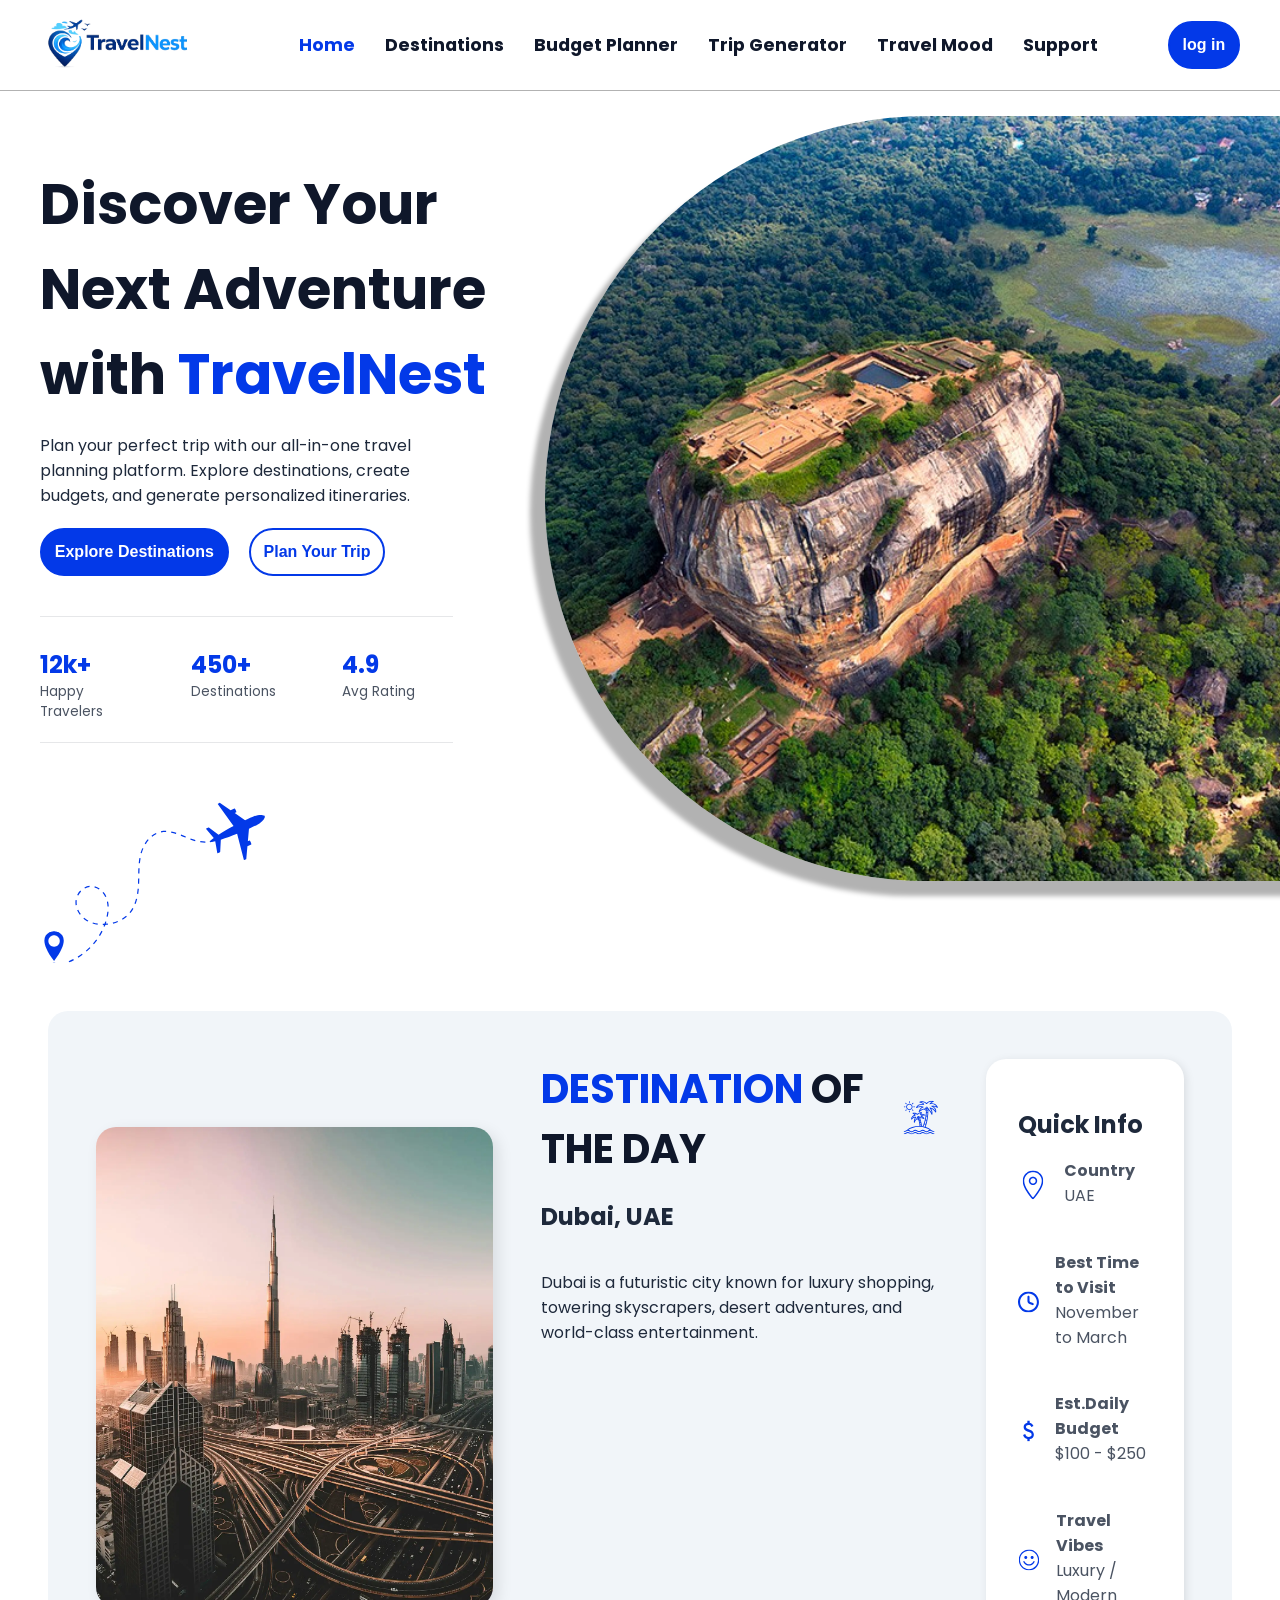
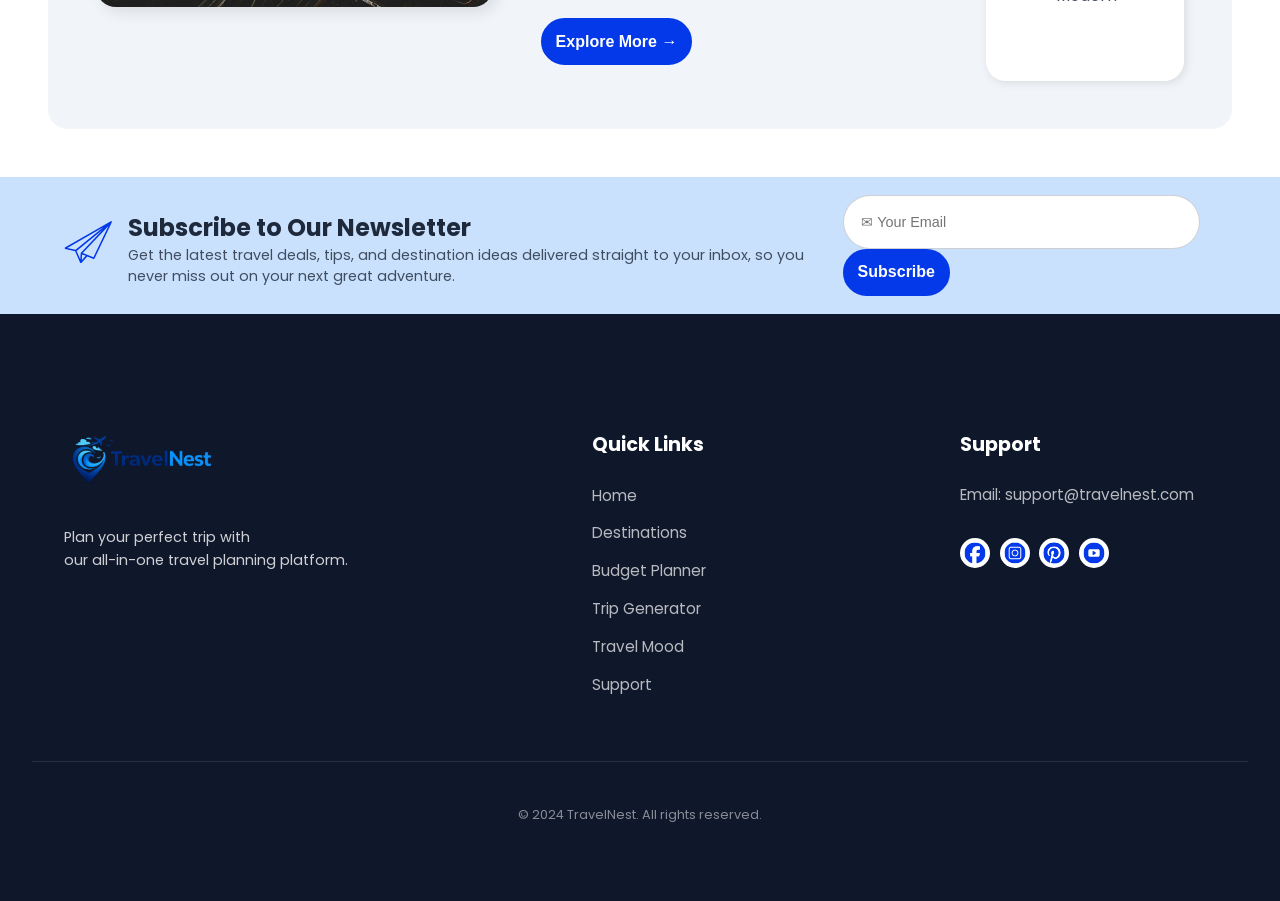
==== index.html @ 8ce4d996 "Validating the code and fix errors" ====
<!DOCTYPE html>
<html lang="en">
<head>
    <meta charset="UTF-8">
    <meta name="viewport" content="width=device-width, initial-scale=1.0">
    <title>TravelNest</title>
    <link href="https://fonts.googleapis.com/css2?family=Poppins&display=swap" rel="stylesheet">
    <link rel="stylesheet" href="style.css">
</head>
<body>

    <!-- Header with navigation bar -->
    <header>
        <nav class="nav-bar">
            <div>
                <img  class="logo" src="icon/travelNest-logo.png" alt="Website-logo">
            </div>
            <ul class="nav-links">
                <li><a href="index.html">Home</a></li>
                <li><a href="destination.html">Destinations</a></li>
                <li><a href="budget-planner.html">Budget Planner</a></li>
                <li><a href="trip-generator.html">Trip Generator</a></li>
                <li><a href="travel-mood.html">Travel Mood</a></li>
                <li><a href="support.html">Support</a></li>
            </ul>
            <button class="button">log in</button>
            <div class="hamburger">
                ☰
            </div>
        </nav>
    </header>

    <main>
        <!-- Hero section-->
        <section class="hero">
            <div class="hero-text">
                <h1>Discover Your Next Adventure <br>with <span>TravelNest</span></h1>
                <p class="small-text">Plan your perfect trip with our all-in-one travel planning platform. Explore destinations, create budgets, and generate personalized itineraries.</p>
                <div class="home-button-group">
                    <button class="button ExpDestinationBtn" >Explore Destinations</button>
                    <button id="BdgPlanerBtn" class="secondary-button">Plan Your Trip</button>
                </div>
                <div class="hero-stats">
                    <div class="stat-item">
                        <h2>12k+</h3>
                        <p>Happy Travelers</p>
                    </div>
                    <div class="stat-item">
                        <h2>450+</h3>
                        <p>Destinations</p>
                    </div>
                    <div class="stat-item">
                        <h2>4.9</h3>
                        <p>Avg Rating</p>
                    </div>
                </div>
                <div class="plane-design">
                    <img src="img/flight-image.svg" alt="plane-decoration-icon">
                </div>
            </div>
            <div class="hero-image">
                <img id="hero-image" src="img/must_visit_places_sri_lanka_sigiriya.jpg" alt="hero-section-banner">
            </div>
        </section>

        <!-- Daily destination section-->
        <section class="daily-destination">
            <div class="destination-box">
                <div class="destination-image">
                    <img id="daily-destination-image" src="" alt="daily-destination-image">
                </div>
                <div class="destination-card">
                    <div class="destination-title">
                        <h1 class="headings-h1">DESTINATION <span>OF THE DAY</span></h1>
                        <img src="icon/daily-destination-title.svg" alt="daily-destination-title-icon">
                    </div>
                    <h2 id="daily-destination-title"></h2>
                    <p id="daily-destination-description" >Mirissa is a small, beautiful beach town on the southern coast of Sri Lanka, known for its golden sandy beaches, turquoise waters, and relaxed tropical vibe. It’s a popular destination for whale watching, surfing, and enjoying stunning sunsets, while still keeping a laid-back atmosphere with beachside cafés and palm-lined shores.</p>
                    <button class="button ExpDestinationBtn">Explore More →</button>
                </div>

                <div class="quick-info-tab">
                    <h2>Quick Info</h2>
                    <div class="quick-info-row">
                        <img src="icon/quick -info/location-icon.svg" alt="location-icon">
                        <div>
                            <p><strong>Country</strong></p>
                            <p id="dily-destination-country" >Sri Lanka</p>
                        </div>
                    </div>               
                    <div class="quick-info-row">
                        <img src="icon/quick -info/time-icon.svg" alt="clock-icon">
                        <div>
                            <p><strong>Best Time to Visit</strong></p>
                            <p id="dily-destination-bestTime" >November to April</p>
                        </div>
                    </div>
                    <div class="quick-info-row">
                        <img src="icon/quick -info/money-icon.svg" alt="dollar-icon">
                        <div>
                            <p><strong>Est.Daily Budget</strong></p>
                            <p id="daily-destination-dailyBudget" >$100-$120</p>
                        </div>
                    </div>
                    <div class="quick-info-row">
                        <img src="icon/quick -info/face-icon.svg" alt="face-icon">
                        <div>
                            <p><strong>Travel Vibes</strong></p>
                            <p id="daily-destination-travelVibes" >Relaxed, Tropical</p>
                        </div>
                    </div>
            
                </div>
            </div>
        </section>

        <!-- Newsletter Section -->
        <section class="newsletter">
            <div class="newsletter-container">
                <div class="newsletter-icon">
                    <img src="icon/news-letter/new-letter--icon.svg" alt="Newsletter Icon">
                </div>
                <div class="news-letter-texts">
                    <h2>Subscribe to Our Newsletter</h2>
                    <p>Get the latest travel deals, tips, and destination ideas delivered straight to your inbox, so you never miss out on your next great adventure.</p>
                </div>
                <div class="newsletter-form">
                    <form>
                        <input id="emailinput" type="email" placeholder="✉ Your Email" required>
                        <button type="submit" class="button" id="emailSub">Subscribe</button>
                    </form>
                </div>
            </div>
        </section>
    </main>

    <!-- Footer -->
    <footer class="footer">
        <div class="footer-container">
            <div class="footer-brand">
                <img  class="logo" src="icon/travelNest-logo.png" alt="website-logo">
                <p>Plan your perfect trip with <br> our all-in-one travel planning platform.</p>
            </div>
            <div class="footer-links">
                <h3>Quick Links</h3>
                <ul>
                    <li><a href="index.html">Home</a></li>
                    <li><a href="destination.html">Destinations</a></li>
                    <li><a href="budget-planner.html">Budget Planner</a></li>
                    <li><a href="trip-generator.html">Trip Generator</a></li>
                    <li><a href="travel-mood.html">Travel Mood</a></li>
                    <li><a href="support.html">Support</a></li>
                </ul>
            </div>
            <div class="footer-contact">
                <h3>Support</h3>
                <p>Email: support@travelnest.com</p>
                <div class="social-icons">
                    <ul>
                        <li><a href="#"><img src="icon/social-media/fb-icon.svg" alt="Facebook"></a></li>
                        <li><a href="#"><img src="icon/social-media/insta-icon.svg" alt="Instagram"></a></li>
                        <li><a href="#"><img src="icon/social-media/printrest-icon.svg" alt="Pinterest"></a></li>
                        <li><a href="#"><img src="icon/social-media/youtube-icon.svg" alt="YouTube"></a></li>
                    </ul>
                </div>
            </div>
        </div>
        <div class="footer-bottom">
            <p>&copy; 2024 TravelNest. All rights reserved.</p>
        </div>
    </footer>
    <script src="js/destinations.js"></script>
    <script src="js/script.js"></script>
    <link rel="stylesheet" href="mobile.css">
</body>
</html>
---- style.css ----
:root {
    /* Primary Colors */
    --primary: #0F172A;       
    --secondary: #0339e8;    

    /* Light Colors */
    --light-blue: #c9e1fd;
    --light-grey: #F1F5F9;

    /* General*/
    --white: #ffffff;
    --text-dark: #1E293B;

    /* Accent */
    --accent: #10B981;

}   

html {
    scroll-behavior: smooth;
    font-size: 16px;
}  

body {
    font-family: 'Poppins', sans-serif;
    background: var(--white);
    color: var(--text-dark);
    margin: 0;
    overflow-x:hidden;
    padding-top: 6rem;
}


h2 {
    color: var(--text-dark);
    font-size: 1.5rem;
}

h1 {
    color: var(--secondary);
    font-weight: bold;
    font-size: 2.5rem;
}

input {
    padding: 1.1rem;
    border: 1px solid rgba(15, 23, 42, 0.2);
    border-radius: 50px;
    width: 20rem;
    font-size: 0.9rem;
}

input:focus {
    outline: none;
    border-color: var(--secondary);
    box-shadow: 0 0 5px rgba(3, 57, 232, 0.5);
}

select {
    padding: 1.1rem;
    border: 1px solid rgba(15, 23, 42, 0.2);
    border-radius: 50px;
    width: 100%;
    font-size: 0.9rem;
}

select:focus {
    outline: none;
    border-color: var(--secondary);
    box-shadow: 0 0 5px rgba(3, 57, 232, 0.5);
}

.button {
    background: var(--secondary);
    font-weight: bold;
    color: var(--white);
    border: 2px solid var(--secondary);
    padding: 0.8rem 0.8rem;
    font-size: 1rem;
    cursor: pointer;
    width: fit-content;
    border-radius: 50px;
    transition: 0.3s;
    display: inline-block;
}

.button:hover {
    background: var(--white);
    color: var(--secondary);
    border: 2px solid var(--secondary);
}

.secondary-button {
    background: var(--white);
    color: var(--secondary);
    font-weight: bold;
    border-radius: 50px;
    padding: 0.8rem 0.8rem;
    font-size: 1rem;
    transition: 0.3s;
    border: 2px solid var(--secondary);
    cursor: pointer;
}

.secondary-button:hover {
    background: var(--secondary);
    color: var(--white);
    border: 2px solid var(--secondary);
}

.header {
    background: var(--primary);
    color: var(--white);
    padding: 20px;
    display: flex;
    justify-content: space-between;
    align-items: center;
}

.logo{
    width: 10rem;
    height: auto;
    margin: 5px 0px;
}

.nav-bar {
    display: flex;
    position: fixed;
    top: 0;
    left: 0;
    right: 0;
    justify-content: space-between;
    align-items: center;
    padding: 20px 40px;
    background: rgba(255, 255, 255, 0.1);
    border-bottom: 1px solid rgba(0, 0, 0, 0.3);
    backdrop-filter: blur(100px);
    z-index: 1000;
    top: 0;
    height: 50px;
}

.nav-links {
  list-style: none;   
  margin: 0;
  padding: 0;
  display: flex;      
}

.nav-links li a {
  display: inline-block;
  font-size: 1.1rem;
  text-decoration: none;
  color: var(--primary);
  margin-left: 30px;
  font-weight: 500;
  transition: 0.3s;
  font-weight: bold;
}

.nav-links li a.active{
    color: var(--secondary);
}

.nav-links li a:hover {
  color: var(--secondary);
  transform: scale(1.1)
}

.hamburger{
    display: none;
    font-size: 2rem;
    cursor: pointer;
}

.hero {
    display: grid;
    grid-template-columns: 1fr 1.6fr;
    position: relative;
    gap: 20px;
    padding: 20px 0 40px 40px;
    width: 100%;
    overflow: hidden;
}

.home-button-group {
    display: flex;
    gap: 20px;
}

.hero-image {
    position: relative;
    display: flex;
    justify-content: flex-end;
    width: 100%;
}

.hero-text {
    display: flex;
    flex-direction: column;
}

.hero-text h1 {
    font-size: 3.5rem;
    margin-bottom: 0;
    color: var(--primary);
    
}

.hero-text h1 span {
    font-size: 3.5rem;
    margin-bottom: 20px;
    color: var(--secondary);
}

.hero-text p {
    font-size: 1rem;
    margin-bottom: 20px;
    width: 85%;
    color: var(--text-dark);
}

.hero-image img {
  width: 100%;
  height: 85vh;
  object-fit: cover;
  border-radius: 450px 0 0 450px;
  box-shadow: -15px 15px 5px rgba(0, 0, 0, 0.3);
  transition: opacity 1s ease-in-out;
}

.hero-stats {
    display: grid;
    grid-template-columns: repeat(3, 1fr);
    gap: 40px;
    margin-top: 40px; /* Space between button and stats */
    padding-top: 30px;
    padding-bottom: 20px;
    border-top: 1px solid rgba(15, 23, 42, 0.1);
    border-bottom: 1px solid rgba(15, 23, 42, 0.1);
    width: fit-content;
}

.stat-item h2 {
    font-size: 1.5rem;
    color: var(--secondary);
    margin: 0;
    font-weight: 700;
}

.stat-item p {
    font-size: 0.85rem;
    color: var(--text-dark);
    margin: 0;
    opacity: 0.8;
}
.plane-design {
    position: relative;
    bottom: 10px;
    height: 20vh;
}

.plane-design img {
    margin-top: 2rem;
    position: absolute;
    top: 30px;
    left: 0px;
    width: auto;
    height: 20vh;
    
}

.destination-title {
    display: flex;
    align-items: center;
    gap: 1rem;
}

.destination-title h1 {
    margin: 0;
}

.destination-title span {
    color: var(--primary);
}

.destination-title img {
    width: 50px;
    height: 50px;
    margin-top: 0%;
}

.destination-box {
   display: grid;
   background-color: var(--light-grey);
   grid-template-columns: 1fr 1fr 0.5fr;
   gap: 3rem;
   min-height: 40vh;
   margin: 3rem 3rem;
   border-radius: 20px;
   padding: 3rem 3rem;
   align-items: center;
}

.destination-image img {
    width: 100%;
    height: 30rem;
    object-fit: cover;
    border-radius: 20px;
    box-shadow: 5px 5px 15px rgba(0, 0, 0, 0.1);
}

.daily-image {
    display: flex;
    justify-content: center;
    width: 100%;
    height: 50vh;
}

.daily-image img {
    object-fit: cover;
    margin-left: 5rem;
    
}

.destination-card {
    display: flex;
    flex-direction: column;
    justify-content: flex-start; 
    height: 100%; 
    position: relative; 
}

.destination-card button {
    margin-top: auto;
    position: static;
    width: fit-content;
    margin-bottom: 1rem;
}

.destination-title {
    padding: 0%;
    margin: 0;
}

.destination-title h2 {
    margin-top: 0%;
    margin-bottom: 0%;
}

.quick-info-tab {
    background: var(--white);
    border-radius: 20px;
    padding: 2rem 2rem 2rem 2rem;
    display: flex;
    flex-direction: column;
    box-shadow: 2px 2px 10px rgba(0, 0, 0, 0.1);
    
}

.quick-info-tab h2 {
    font-weight: bold;
    margin-top: 1rem;
    margin-bottom: 1rem;
    font-size: 1.5rem;
}

.quick-info-tab p {
    color: var(--text-dark);
    opacity: 0.8;
    margin-top: 0%;
    margin-bottom: 0%;
    font-size: 1rem;
}
.quick-info-tab div {
    margin-bottom: 1.3rem;
}

.quick-info-row {
    display: flex;
    align-items: center;
}

.quick-info-row img {
    width: 30px;
    height: 30px;
    margin-right: 1rem;
    margin-bottom: 1rem;
}

/* Footer Styles */
.footer {
    background-color: var(--primary); 
    color: var(--white);
    padding: 4rem 2rem;
    margin-top: 0%;
}

.footer-container {
    width: 100%;
    margin: 2rem;
    justify-content: space-around;
    display: grid;
    grid-template-columns: 1.5fr 1fr 1fr;
    gap: 3rem;
}

.footer-brand h2 {
    margin-bottom: 1rem;
    color: var(--secondary);
}

.footer-brand p {
    font-size: 0.9rem;
    opacity: 0.8;
    line-height: 1.6;
}

.footer-links h3, 
.footer-contact h3 {
    font-size: 1.2rem;
    margin-bottom: 1.5rem;
    position: relative;
}


.footer-links ul {
    list-style: none;
    padding: 0;
}

.footer-links ul li {
    margin-bottom: 0.8rem;
}

.footer-links ul li a {
    color: var(--white);
    text-decoration: none;
    opacity: 0.7;
    transition: 0.3s;
    font-size: 0.95rem;
}

.footer-links ul li a:hover {
    opacity: 1;
    color: var(--secondary);
    padding-left: 5px;
}

.footer-contact p {
    font-size: 0.95rem;
    opacity: 0.7;
    margin-bottom: 1rem;
}

.footer-bottom {
    margin-top: 3rem;
    padding-top: 2rem;
    border-top: 1px solid rgba(255, 255, 255, 0.1);
    text-align: center;
}

.footer-bottom p {
    font-size: 0.8rem;
    opacity: 0.5;
}

.newsletter {
    background-color: var(--light-blue);
}

.newsletter-container {
    display: flex;
    align-items: center;
    gap: 1rem;
    margin-bottom: 0%;
    padding: 1% 0;
    padding-left: 4rem;
    padding-right: 4rem;
}

.newsletter-icon img {
    display: inline-block;
    object-fit: cover;
    width: 3rem;
    height: 3rem;
}

.news-letter-texts h2 {
    margin-bottom: 0%;
}

.news-letter-texts p {
    font-size: 0.9rem;
    opacity: 0.8;
    margin-top: 0%;
}

.newsletter-form {
    display: flex;
    align-items: center;
    margin-left: auto;
    
}

.newsletter-form input {
    width: 20rem;
    margin-right: 1rem;
}

.social-icons {
    display: flex;
    list-style: none;
}

.social-icons ul {
    list-style: none;
    padding: 0;
    display: flex;
    gap: 0.2rem;
}

.social-icons li a {
    display: inline-block;
    margin-right: 0.4rem;
}

.social-icons li a img {
    width: 30px;
    height: 30px;
    transition: 0.3s;
    background-color: var(--white);
    border-radius: 100%;
}

.social-icons li a img:hover {
    transform: scale(1.2);
}

/*Home page mobile designe*/


/* Destination Explorer Styles --------------------------------------------------------------------------------------------------------------*/

.destination-explorer {
    margin: 0 3rem;
    margin-top: 4rem;
}

.destination-explorer span {
    color: var(--primary);
}

.header-image img{
    position: absolute;
    top: 3;
    right: 0;
    height: auto;
    width: 30%;
    z-index: -1;
}

.filters {
    display: flex;
    gap: 1rem;
    margin: 2rem 0;
}

.select-bar {
    padding: 0.8rem;
    border: 1px solid rgba(15, 23, 42, 0.2);
    border-radius: 20px;
    width: fit-content;
    font-size: 0.9rem;
}

.select-bar:focus {
    outline: none;
    border-color: var(--secondary);
    box-shadow: 0 0 5px rgba(3, 57, 232, 0.5);
}

.destination-grid {
    display: grid;
    grid-template-columns: repeat(auto-fit, minmax(326px, 326px));
    width: 100%;
    gap: 2rem;
    justify-content: start; 
    margin-bottom: 2.5rem;
    margin-top: 0%;
}

.explore-card {
    background: var(--white);
    border-radius: 20px;
    box-shadow: 0 0 15px rgba(0,0,0,0.5);
    overflow: hidden;
    display: flex;
    flex-direction: column;
    width: 100%;
    transition: transform 0.3s ease;
    will-change: transform;
    cursor: pointer;
}

.explore-card:hover {
    transform: scale(1.05);
}

.explore-card img {
    width: 100%;
    height: 14rem;
    object-fit: cover;
    will-change: transform;
    
}

.explore-card-info {
    padding: 1rem;
    display: flex;
    flex-direction: column;
    gap: 0.5rem;
}

.explore-card-header {
    display: flex;
    justify-content: space-between;
    align-items: center;
    margin-bottom: 0%;
}

.explore-card-header h3 {
    margin: 0;
    font-size: 1.2rem;
    display: inline-block;
}

.explore-card-header img {
    width: 20px;
    height: 20px;
    margin-left: 0.5rem;
}

.explore-card-header div {
    display: inline-block;
    align-items: center;
}

.explore-location {
    display: flex;
}

.explore-location img {
    display: inline-block;
    width: 25px;
    height: 25px;
    margin-right: 0.5rem;
    margin: 0%;
}
.explore-location p {
    display: inline-block;
    font-size: 0.9rem;
    color: var(--text-dark);
    opacity: 0.8;
    margin: 0;
    padding-top: 0.3rem;
}

/* Popup Window Styles */

.popup-window {
    position: fixed;
    top: 50%;
    left: 50%;
    transform: translate(-50%, -50%);
    width: 60%;
    height: 70%;
    background: var(--white);
    border-radius: 20px;
    box-shadow: 5px 5px 15px rgba(0, 0, 0, 0.3);
    display: flex;
    z-index: 2000;
    padding: 1rem;
    opacity: 0;
    pointer-events: none;
    transition: opacity 0.3s ease;
}

.popup-window.active { /* pop up window active*/
    opacity: 1;
    pointer-events: auto;
}

.close-button {
    position: absolute;
    top: 1.5rem;
    right: 1.5rem;
    font-size: 2.5rem;
    font-weight: bold;
    color: #0b2f6265; 
    cursor: pointer;
    line-height: 1;
    transition: all 0.3s ease; 
}

.popup-window img {
    width: 100%;
    height: 100%;
    object-fit: cover;
    border-radius: 20px;
}

.popup-content {
    display: flex;
    flex-direction: column;
    padding: 2rem;
    gap: 1rem;
}

.popup-content h2 {
    margin: 0;
}

.popup-content-paragraph p {
    font-size: 1rem;
    color: var(--text-dark);
    opacity: 0.8;
    margin: 0;
}

.window-grid {
    display: grid;
    grid-template-columns: 0.6fr 1fr;
    gap: 2rem;
}

.cost-table-container h3 {
    font-size: 1.1rem;
    font-weight: 700;
    color: var(--text-dark); 
    margin-bottom: 12px;
}

.travel-table {
    width: 100%;
    border-collapse: separate; 
    border-spacing: 0;
    border: 1px solid #e2e8f0;
    border-radius: 12px;
    overflow: hidden;
    font-family: 'Poppins', sans-serif;
}

.travel-table th, 
.travel-table td {
    padding: 12px 16px;
    text-align: left;
    border-bottom: 1px solid #e2e8f0;
    border-right: 1px solid #e2e8f0;
    font-size: 0.95rem;
}

/* Remove right border on the last column */
.travel-table th:last-child, 
.travel-table td:last-child {
    border-right: none;
}

/* Remove bottom border on the last row */
.travel-table tr:last-child td {
    border-bottom: none;
}

/* Header specific styling */
.travel-table th {
    background-color: #f8fafc; /* Very light blue/gray background */
    color: #64748b; /* Muted slate for headers */
    font-weight: 600;
}

.travel-table td {
    color: #334155; /* Slightly darker text for values */
}

.popular-attractions li {
    margin-bottom: 0.5rem;
}

/* Trip Budget Planner Styles --------------------------------------------------------------------------------------------------------------*/

.budget-planner-header,
.trip-generator-header,
.travel-mood-header {
    margin: 1rem 2.5rem;
}

.budget-planner-container,
.trip-generator-container,
.travel-mood-container {
    display: grid;
    grid-template-columns: 0.8fr 1fr;
    gap: 2rem;
    margin: 2rem 2.5rem 2.5rem 2.5rem;
    background-color: var(--light-grey);
    box-shadow: 0px 0px 20px rgba(0, 0, 0, 0.2);
    padding: 1rem 2rem;
    border-radius: 20px;
    height: auto;
}

.budget-container-styles,
.travel-mood-styles {
    display: flex;
    flex-direction: column;
    gap: 1.5rem;
    padding: 2rem 0;
    padding-bottom: 0%;
    height: 100%;
    background-color: var(--white);
    padding: 0rem 2rem;
    margin:1rem 0;
    height: auto;  
    border-radius: 20px;
    padding-bottom: 1.5rem;
    box-shadow: 5px 5px 15px rgba(0, 0, 0, 0.1);
}

.budget-container-styles form {
    display: flex;
    flex-direction: column;
    gap: 1rem;
    
}

.budget-planner-header,
.travel-mood-header {
    margin-top: 4rem;
}

.budget-container-styles h2 {
    margin-bottom: 0%;
}

.budget-planner-header span,
.travel-mood-header {
    color: var(--primary);
}

.budget-container-styles label {
    margin-bottom: 0.1rem;
    margin-left: 0.5rem;
}

.budget-container-styles label {
    font-weight: bold;
}

.budget-container-styles p {
    margin-top: 0%;
    color: grey;
    font-weight: 600;
    font-size: 0.9rem;
    margin-left: 1rem;
}

.budget-container-styles input{
    width: 95%;
}

.budget-container-styles button {
    width: 100%;
}

.estimated-budget {
    display: flex;
    width: 95%;
    flex-direction: column;
    align-items: center;
    background-color: var(--white);
    box-shadow: 0px 0px 10px rgba(0, 0, 0, 0.1);
    border-radius: 20px;
    padding: 1rem;
}

#plannner-estimatedBudget {
    color: var(--accent);
    font-size: 4rem;
    margin: 0.5rem 0 0 0;

}

.estimated-budget h2 {

    margin-top: 0.8rem;
}

.progress-container {
    margin: 2rem ;
    width: 40rem;
    height: 1.5rem;
    background: #cfe0ff;
    border-radius: 50px;
    overflow: hidden;
}

.progress-bar {
    width: 0%;
    height: 100%;
    background: #1f6fff;
    border-radius: 50px;
}

#budgetStatus {
    color: var(--accent);
    font-size: 3rem;
    margin: 0.5rem 0 0 0;
}

.trip-generator-styles {
    display: flex;
    flex-direction: column;
    gap: 1.5rem;
    padding: 2rem 0;
    padding-bottom: 0%;
    height: 100%;
    background-color: var(--white);
    padding: 0rem 2rem;
    margin: 1rem 0;
    height: 60vh; 
    border-radius: 20px;
    box-shadow: 5px 5px 15px rgba(0, 0, 0, 0.1);
}


.trip-grnerator-form-grid {
    display: grid;
    grid-template-columns: 0.1fr 1fr;
}

.trip-generator-title-image{
    display: flex;
    justify-content: center;
    align-items: center;
    padding: 10px;
}

.trip-generator-title-image img {
    width: 70px;
    height: auto;
    object-fit: cover;
    border-radius: 20px;
}

#trip-generator-styles {
    padding: 0% 0%;
}

#tripGeneratorForm {
    display: flex;
    flex-direction: column;
    gap: 1rem;
    margin: 1rem 2rem;
}

.tripGeneratorForm input{
    padding: 1.1rem;
    border: 1px solid rgba(15, 23, 42, 0.2);
    border-radius: 50px;
    width: 95%;
    font-size: 0.9rem;
}

.tripGeneratorForm input:focus {
    outline: none;
    border-color: var(--secondary);
    box-shadow: 0 0 5px rgba(3, 57, 232, 0.5);
}

.tripGeneratorForm label {
    font-weight: bold;
    margin-left: 0.5rem;
}

.trip-generator-container button {
    width: 100%;
    margin: 1rem 0;
}

#budget-summary,
#tripGen-budget-summary {
    display: flex;
    flex-direction: column;
    align-items: center;
}

#tripGen-budget-summary{
    gap: 0;

}

.suprise-destination-image {
    height: 35%;
    width: 80%;
}

.suprise-destination-image img{
    width: 100%;
    height: 100%;
    object-fit: cover;
    border-radius: 20px;
    box-shadow: 5px 5px 15px rgba(0, 0, 0, 0.3);
}

.surprised-destination-details {
    display: flex;
    justify-content: center;
    gap: 1rem;
    flex-wrap: wrap;
}

.surprised-destination-details div {
    background: #dff5e8;
    padding: 0.6rem 1.2rem;
    border-radius: 999px;
    text-align: center;
    margin: 1rem 0;
}

.surprised-destination-details h3 {
    margin: 0;
    font-size: 0.8rem;
    font-weight: 600;
    color: #1f7a4d;
}

#tripTypeDisplay {
    background: #dff5e8;
}

#budgetDisplay {
    background: #dbeafe;
}

#durationDisplay {
    background: #fef3c7;
}

.trip-info-container {
    display: flex;
    justify-content: space-between;
    align-items: center;
    border-radius: 16px;
    padding: 1.2rem;
    padding-bottom: 0%;
    margin-bottom: 0%;
    gap: 1rem;
    flex-wrap: wrap;
}

.trip-info-box {
    display: flex;
    align-items: center;
    gap: 0.8rem;
    padding-right: 1.5rem;
    border-right: 1px solid #e5e7eb;
}

.trip-info-box:last-child {
    border-right: none;
}

.icon {
    font-size: 1.8rem;
}

.trip-info-box h4 {
    margin: 0;
    font-size: 0.95rem;
    color: #111827;
}

.trip-info-box p {
    margin: 0.2rem 0 0;
    color: #6b7280;
    font-size: 0.9rem;
}

.trip-info-container {
    display: flex;
    justify-content: space-between;
    align-items: center;
    padding: 1.2rem;
    gap: 1rem;
    flex-wrap: wrap;
}

.trip-info-box {
    display: flex;
    align-items: center;
    gap: 0.8rem;
    padding-right: 1.5rem;
    border-right: 1px solid #e5e7eb;
}

.trip-info-box:last-child {
    border-right: none;
}

.icon {
    font-size: 1.8rem;
}

.trip-info-box h4 {
    margin: 0;
    font-size: 0.95rem;
    color: #111827;
}

.trip-info-box p {
    margin: 0.2rem 0 0;
    color: #6b7280;
    font-size: 0.9rem;
}






/* Travel mood page */



.travel-mood {
    display: flex;
    flex-direction: column;
    gap: 2rem;
    margin: 1rem 2rem;
    justify-content: center;
}

.travel-mood-top-container {
    display: flex;
    gap: 1.1rem;
    flex-direction: column;
    justify-content: center;
    align-items: center;    
    background-image: url("img/travel-mood-top-container.png");
    background-size: cover;
    background-position: center;
    background-repeat: no-repeat;
    border-radius: 24px;
}

#travel-mood-styles-top {
    padding: 0%;
}

#travel-mood-styles-top h2 {
    padding-top: 4rem;
}

.travel-mood-styles {
    background: var(--white);
    border-radius: 24px;
    padding: 2rem;
    box-shadow: 0 5px 20px rgba(0,0,0,0.3);
    gap: 0;
}

.sound-buttons,
.destination-filter {
    display: flex;
    gap: 1rem;
    margin: 1.5rem 0;
    margin-top: 0%;
    flex-wrap: wrap;
}

.sound-buttons button,
.destination-filter button {
    border: 1px solid #dbeafe;
    background: white;
    padding: 0.8rem 1.4rem;
    border-radius: 100px;
    cursor: pointer;
    transition: 0.3s ease;
}

.sound-buttons button:hover {
    transform: scale(1.05);
}

.sound-buttons .active,
.destination-filter .active {
    background: #1d4ed8;
    color: white;
}

.card-title h2 {
    margin-top: 0%;
}
.music-banner {
    width: 40%;
    height: 300px;
    position: relative;
    overflow: hidden;
    border-radius: 25px;
    margin-bottom: 4rem;
}

.music-banner {
    position: relative;
    border-radius: 20px;
    overflow: hidden;
    height: 18rem;
}

.music-banner img {
    width: 100%;
    height: 100%;
    object-fit: cover;
}
 
.banner-content {
    position: absolute;
    bottom: 1.5rem;
    left: 1.5rem;
    z-index: 500;
    color: white;
}

.banner-content h3 {
    font-size: 2rem;
    margin-bottom: 0%
}

.banner-content p {
    margin: 0%;
}

.banner-content button {
    margin-top: 1rem;
    padding: 0.7rem 1.2rem;
    border: 1px solid white;
    background: transparent;
    color: white;
    border-radius: 999px;
}

.destination-list {
    display: grid;
    grid-template-columns: repeat(auto-fit, minmax(325px, max-content));
    justify-content: center;
    gap: 1.5rem;
    margin-top: 2rem;
}

.destination-item {
    background: var(--white);
    border-radius: 24px;
    padding: 1rem;
    box-shadow: 0px 0px 15px rgba(0,0,0,0.2);
    display: flex;
    flex-direction: column;
    gap: 1rem;
    transition: transform 0.3s ease;
    will-change: transform;
}

.destination-item:hover {
    transform: scale(1.05);
}

.destination-item img {
    width: 100%;
    height: 180px;
    object-fit: cover;
    border-radius: 18px;
    will-change: transform;
}

.destination-item h3 {
    margin-bottom: 0.4rem;
    will-change: transform;
}

.destination-item p {
    color: #64748b;
    will-change: transform;
}

.destination-item button {
    align-self: flex-start;
    padding: 0.6rem 1rem;
    border-radius: 999px;
    font-weight: 600;
    will-change: transform;
}

.button-box{
    display: flex;
    will-change: transform;
}

.visited,
.planned {
    padding: 0.6rem 1rem;
    margin-right: 0.5rem;
    border-radius: 999px;
    font-weight: 600;
    border: none;
    cursor: pointer;
    background: var(--light-blue);
    color: var(--secondary)
}

.visited.active,
.planned.active {
    color: rgb(0, 61, 0);
    background-color: var(--accent);
}

#travel-mood-more-destination {
    margin-top: 2rem;
    width: 100%;
}

#travel-mood-more-destination {
    margin-top: 2rem;
}

/*Feed back and Support Page*/

.support-grid {
    display: grid;
    grid-template-columns: 1fr 1fr;
    gap: 2rem;
    padding: 0 2rem 2rem 2rem; 
}

.support-card {
    background: var(--white);
    padding: 2rem;
    border-radius: 30px;
    box-shadow: 0px 0px 15px rgba(0,0,0,0.2);
}

.input-group {
    display: flex;
    flex-direction: column;
    margin-bottom: 1.5rem;
    width: 100%;
}

.input-group input {
    width: 96%;
}

.input-group label {
    margin-bottom: 0.6rem;
    font-weight: 600;
    margin-left: 0.5rem;
}

.input-group textarea {
    padding: 1rem;
    border: 1px solid rgba(15, 23, 42, 0.2);
    border-radius: 16px;
    min-height: 90px;
    resize: none;
    font-size: 1rem;
}

.input-group textarea:focus {
    outline: none;
    border-color: var(--secondary);
    box-shadow: 0 0 5px rgba(3, 57, 232, 0.5);
}

.support-submit-btn {
    width: 100%;
}

.success-message {
    margin-top: 1.5rem;
    display: none;
    background: rgb(217, 255, 221);
    color: var(--accent);
    padding: 1rem;
    border-radius: 16px;
}

.faq-container {
    display: flex;
    flex-direction: column;
    gap: 1rem;
}

.faq-item {
    border: 1px solid rgba(15, 23, 42, 0.2);
    border-radius: 18px;
    overflow: hidden;
}

.faq-question {
    width: 100%;
    padding: 1.2rem;
    border: none;
    background: var(--white);
    display: flex;
    justify-content: space-between;
    align-items: center;
    font-size: 1rem;
    font-weight: 600;
    cursor: pointer;
}

.faq-answer {
    max-height: 0;
    overflow: hidden;
    padding: 0 1.2rem;
    color: var(--text-dark);
    transition: all 0.3s ease;
}

.faq-item.active .faq-answer {
    max-height: 200px;
    padding: 0 1.2rem 1.2rem;
}

.contact-headings h2{
    margin:0%;
}
.contact-headings p {
    margin-top: 0.5rem;
}

.contact-cards {
    display: grid;
    grid-template-columns: repeat(3, 1fr);
    gap: 1.5rem;
    margin: 0rem 2rem 2rem 2rem;
}

.contact-card,
.contact-headings {
    background: var(--white);
    padding: 2rem;
    border-radius: 24px;
    text-align: center;
}

.contact-card{
    box-shadow: 0px 0px 15px rgba(0,0,0,0.2);
}

.contact-card h3 {
    margin-bottom: 0.8rem;
}
---- mobile.css ----
@media screen and (max-width: 768px) { 

    :root {
    /* Primary Colors */
    --primary: #0F172A;       
    --secondary: #0339e8;    

    /* Light Colors */
    --light-blue: #c9e1fd;
    --light-grey: #F1F5F9;

    /* General*/
    --white: #ffffff;
    --text-dark: #1E293B;

    /* Accent */
    --accent: #10B981;

    }   

    html, body {
        overflow-x: hidden;
        width: 100%;
        position: relative;
        margin-top: 0%;
    }

    h1 {
        font-size: 2rem !important; 
    }

    .home-button-group {
        flex-direction: column; 
        gap: 10px; 
    }

    .button {
        padding: 10px 15px; 
        font-size: 1rem;
    }

    .secondary-button {
        padding: 10px 15px; 
        font-size: 1rem; 
    }

    .nav-bar {
        padding: 10px 20px; 
        height: 60px;
        backdrop-filter: blur(10px);
        margin-bottom: 0%;
    }

    .nav-bar .button {
        display: none; 
    }

    .nav-links {
        position: absolute;
        top: 60px;
        left: 0;
        width: 100%;
        background: white;
        flex-direction: column;
        align-items: center;
        padding: 2rem 0;
        display: none;
    }

    .nav-links.active {
        display: flex;
    }

    .hamburger {
        display: block ; 
        color: var(--primary);
        font-size: 2rem;
        z-index: 1001;
    }

    /* 3. Fix Layout Widths (Removes Horizontal Scroll) */
    .hero {
        display: flex ;
        flex-direction: column-reverse ;
        padding: 0% ;
        margin: 0% ;
        width: 100%;
        box-sizing: border-box;
    }

    .hero-text {
        display: flex ;
        flex-direction: column ;
        align-items: center ;
    }

    .hero-text p, .hero-text h1 {
        text-align: center;
    }

    .hero-text h1 span {
        font-size: 2rem ; 
    }

   .hero-image img {
        border-radius: 0%;
        width: 100%;
        height: 300px;
        object-fit: cover;
        margin-top: 0%;
    }
    
    .hero-stats {
        display: flex ;
        align-items: center;
        margin: 10px 4px;
        margin-top: 20px;
    }

    .stat-item {
        display: flex;
        flex-direction: column;
        align-items: center;
    }

    .stat-item h3, .stat-item p {
        display: flex ;
        text-align: center ;
    }

    .plane-design {
        display: none; 
    }

    /* Responsive Destination Box */
    .destination-box {
        grid-template-columns: 1fr; 
        margin: 1rem;
        padding: 1rem;
        width: auto;
        gap: 1.5rem;
    }

    .destination-title {
        display: flex;
        flex-direction: column;
        align-items: center;
    }

    .destination-title {
        text-align: center;
    }

    .destination-card {
        display: flex ;
        flex-direction: column ;
        align-items: center ;
    }

    .destination-card p {
        text-align: center;
    }

    .destination-card button {
        align-items: center;
    }

    .destination-image img {
        height: 250px; 
    }

    .newsletter-container {
        display: flex ;
        flex-direction: column ;
        align-items: center ;
        padding: 1rem;
    }

    .newsletter-icon{
        display: inline;
    }

    .news-letter-texts {
        display: flex ;
        flex-direction: column ;
        align-items: center ;
        text-align: center ;
    }

    .news-letter-texts h2 
    {
        margin-top: 0%;
        margin-bottom: 4px;
    }

    .newsletter-form {
        display: flex ;
        flex-direction: column ;
        align-items: center ;
        width: 100%;
    }

    /* Fix Newsletter Input */
    .newsletter-form button
    {
        width: 100%;
        margin-bottom: 1rem;
        padding: 10px; 
    }

    .newsletter-form input{
        width: 94%; 
        margin-bottom: 1rem;
        padding: 10px;
    }

    .social-icons {
        display: flex ;
        justify-content: space-around;
    }

    /*For destination page========================================================================================================*/


    .destination-grid {
        display: flex;
        flex-direction: column;
        margin: 0%;
    }

    .explore-card {
        width: 100%;
        margin: 0%;
    }

    .filters {
        display: flex ;
        flex-direction: column ;
        align-items: center ;
        gap: 10px;
        margin-bottom: 20px;
    }

    .filters input {
        width: 100%;
        padding: 10px;
    }

    .popup-window {
        display: flex ;
        position: fixed;
        top: 50%;
        left: 50%;
        flex-direction: column ;
        align-items: center ;
        text-align: center ;
        padding: 1rem;
        padding: 5%;
        padding-left: 5%;
        padding-right: 5%;
        width: 100%;
        height: auto;
        border-radius: 30px;
    }

    .window-grid {
        display: flex;
        gap: 0%;
    }

    .window-grid img {
        display: none;

    }

    .popular-attractions ul {
        text-align: start;
    }

    .close-button {
        position: absolute;
        top: 10px;
        right: 30px;
        font-size: 2rem;
        cursor: pointer;
    }


    /*For budget planner page========================================================================================================*/

    .budget-planner-header {
        display: flex ;  
        flex-direction: column ;
        align-items: center ;
        text-align: center ;
        padding: 1rem;
        width: auto;
        height: auto;
        margin: 4%;
        padding: 0%;
    }

    .budget-planner-container {
        display: flex ;
        flex-direction: column ;
        align-items: center ;
        text-align: center ;
        padding: 1rem;
        width: 100%;
        height: auto;
        width: auto;
        margin: 2%;
        padding: 16px;
        gap: 2px;
    }

    .budget-container-styles {
        display: flex ;
        flex-direction: column ;
        align-items: center ;
        text-align: center ;
        padding: 5%;
        width: auto;
        height: auto;
        
    }

    .budget-container-styles form input {
        width: 90%;
        padding: 10px;
        margin-bottom: 1rem;
    }

    .estimated-budget {
        width: 90%;
        height: auto;
    }

    .progress-container {
        width: 90%;
        height: 1rem;
        margin: 1rem auto;
        background: var(--white);
        border-radius: 50px;
        overflow: hidden;
}


    .progress-bar {
        width: 66%;
        height: 100%;
        background: var(--secondary);
        border-radius: 50px;
        flex-direction: start;
    }

    /* Trip Generator Page Mobile */
/* ========================================================================== */

    .trip-generator-container {
        display: flex;
        flex-direction: column;
        padding: 0.8rem;
        margin: 0.8rem;
        gap: 1rem;
        box-sizing: border-box;
    }

    .trip-generator-styles,
    #trip-generator-styles {
        width: 100%;
        height: auto;
        padding: 1rem;
        margin: 0;
        box-sizing: border-box;
    }

    .tripGeneratorForm input {
        width: 100%;
        box-sizing: border-box;
    }

    .trip-grnerator-form-grid {
        display: flex;
        flex-direction: column;
        text-align: center;
        gap: 1rem;
    }

    .trip-generator-title-image img {
        width: 60px;
    }

    #tripGeneratorForm {
        margin: 1rem 0;
        width: 100%;
    }

    #tripType,
    .tripGeneratorForm input {
        width: 100%;
        box-sizing: border-box;
    }

    .suprise-destination-image {
        width: 100%;
        height: auto;
    }

    .suprise-destination-image img {
        height: 220px;
        object-fit: cover;
    }

    #tripGen-budget-summary h2 {
        text-align: center;
    }

    .surprised-destination-details {
        justify-content: center;
        gap: 0.6rem;
    }

    .surprised-destination-details div {
        margin: 0;
    }

    .trip-info-container {
        display: grid;
        grid-template-columns: 1fr 1fr;
        gap: 1rem;
        padding: 0;
        width: 100%;
    }

    .trip-info-box {
        border-right: none;
        justify-content: center;
        text-align: center;
        padding: 1rem;
        background: #f8fafc;
        border-radius: 16px;
        flex-direction: column;
    }

    #wish-button {
        font-size: 0.9rem;
        padding: 0.9rem;
    }


    /* ========================================================================== */
    /* Travel Mood Mobile */
    /* ========================================================================== */

    .travel-mood {
        margin: 1rem;
        gap: 1rem;
    }

    .travel-mood-top-container {
        padding: 1.5rem 1rem;
        min-height: auto;
        background-position: center;
    }

    .travel-mood-styles {
        padding: 1rem;
    }

    .card-title {
        text-align: center;
    }

    .sound-buttons,
    .destination-filter {
        justify-content: center;
        gap: 0.6rem;
    }

    .sound-buttons button,
    .destination-filter button {
        padding: 0.7rem 1rem;
        font-size: 0.85rem;
    }

    .music-banner {
        width: 100%;
        height: 250px;
        margin-bottom: 1rem;
    }

    .banner-content {
        left: 1rem;
        bottom: 1rem;
    }

    .banner-content h3 {
        font-size: 1.6rem;
    }

    .banner-content p {
        font-size: 0.9rem;
    }

    .destination-list {
        grid-template-columns: 1fr;
    }

    .destination-item {
        padding: 0.8rem;
        width: auto;
    }

    .destination-item img {
        height: 220px;
    }

    .destination-item button {
        width: 100%;
        text-align: center;
    }


    /* ========================================================================== */
    /* Support Page Mobile */
    /* ========================================================================== */

    .support-grid {
        display: flex;
        flex-direction: column;
        padding: 1rem;
        gap: 1rem;
    }

    .support-card {
        padding: 1.2rem;
    }

    .input-group input,
    .input-group textarea {
        width: 100%;
        box-sizing: border-box;
    }

    .contact-headings {
        margin: 1rem;
    }

    .contact-headings h2,
    .contact-headings p {
        text-align: center;
    }

    .contact-cards {
        grid-template-columns: 1fr;
        margin: 1rem;
    }

    .contact-card {
        padding: 1.5rem;
    }

    .faq-question {
        font-size: 0.9rem;
        text-align: left;
    }

    .success-message {
        font-size: 0.9rem;
        text-align: center;
    }

    /* Shared Header Image Mobile */

    .header-image img {
        width: 100%;
        height: auto;
        top: 60px;
        opacity: 0.9;
    }

    /* Footer Mobile Improvements */

    .footer {
        padding: 2rem 1rem;
    }

    .footer-container {
        display: flex;
        flex-direction: column;
        text-align: center;
        margin: 0;
        gap: 2rem;
    }

    .social-icons {
        justify-content: center;
    }

}
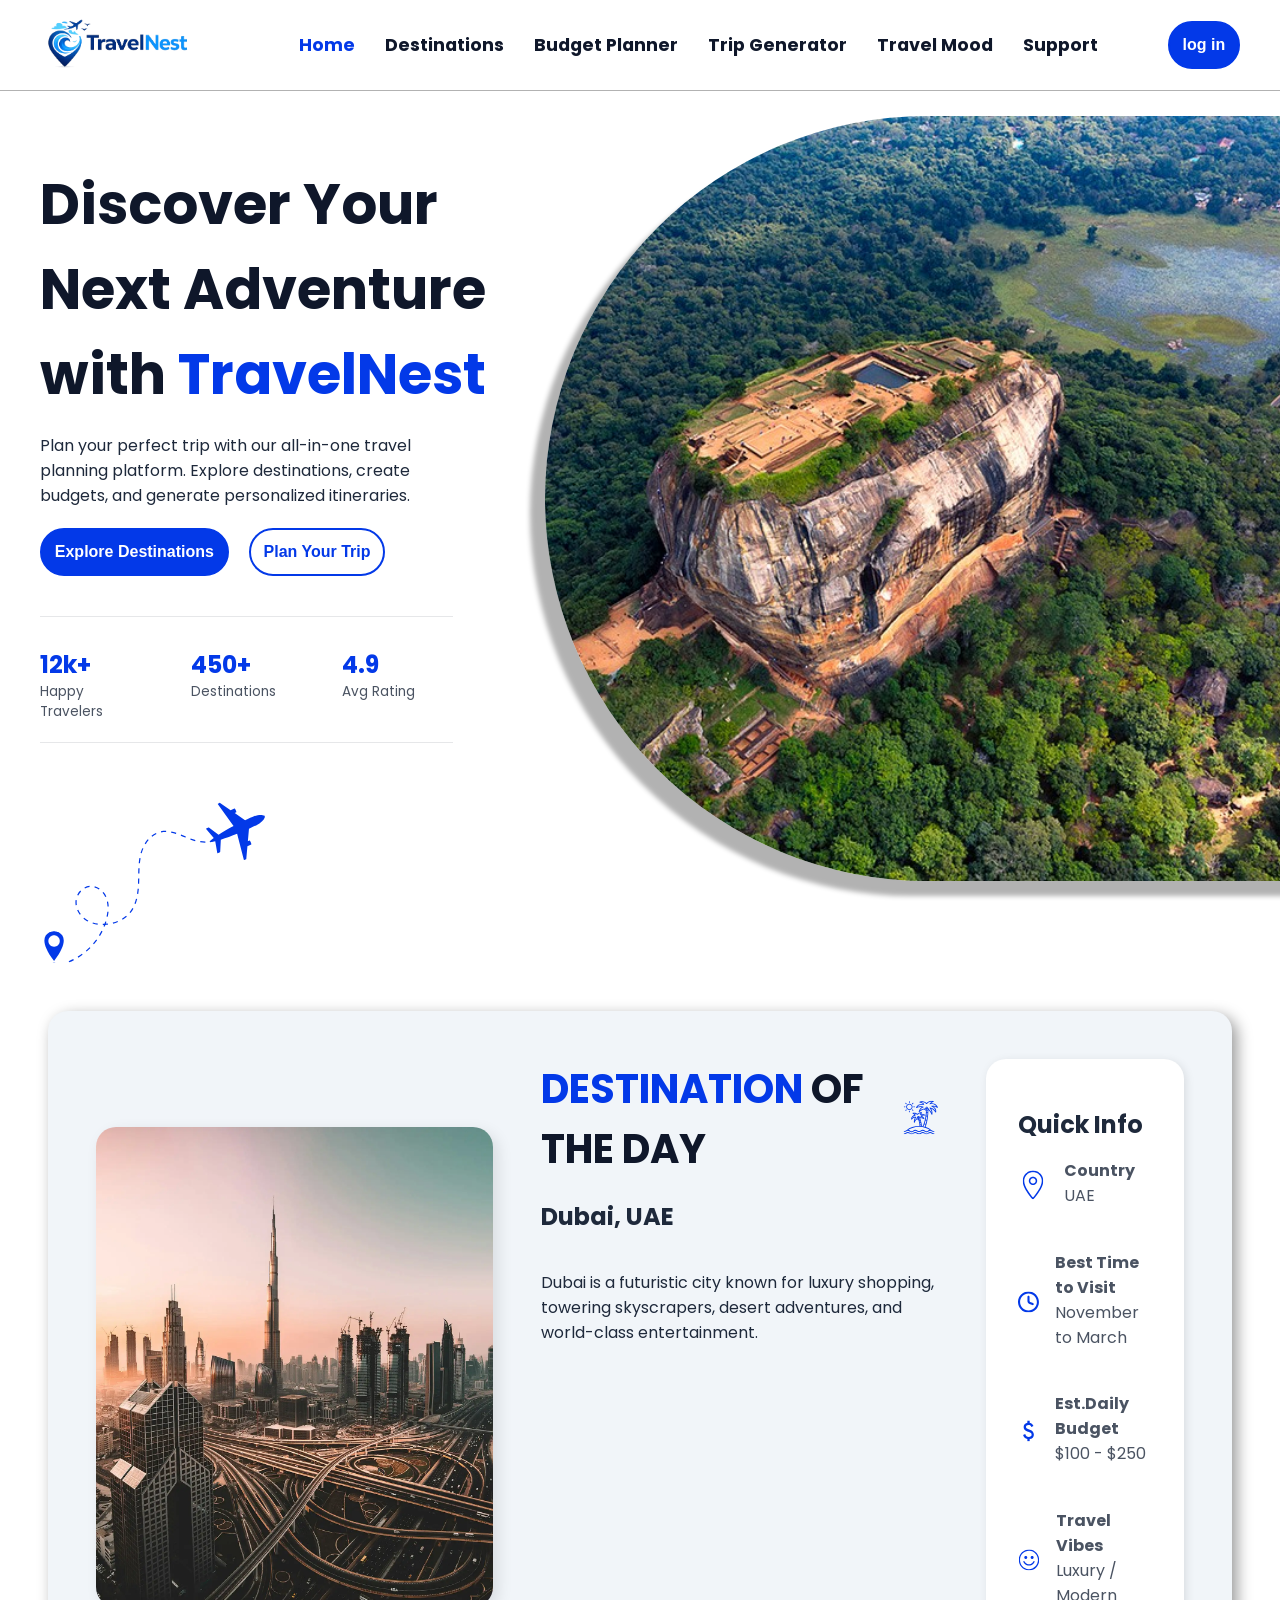
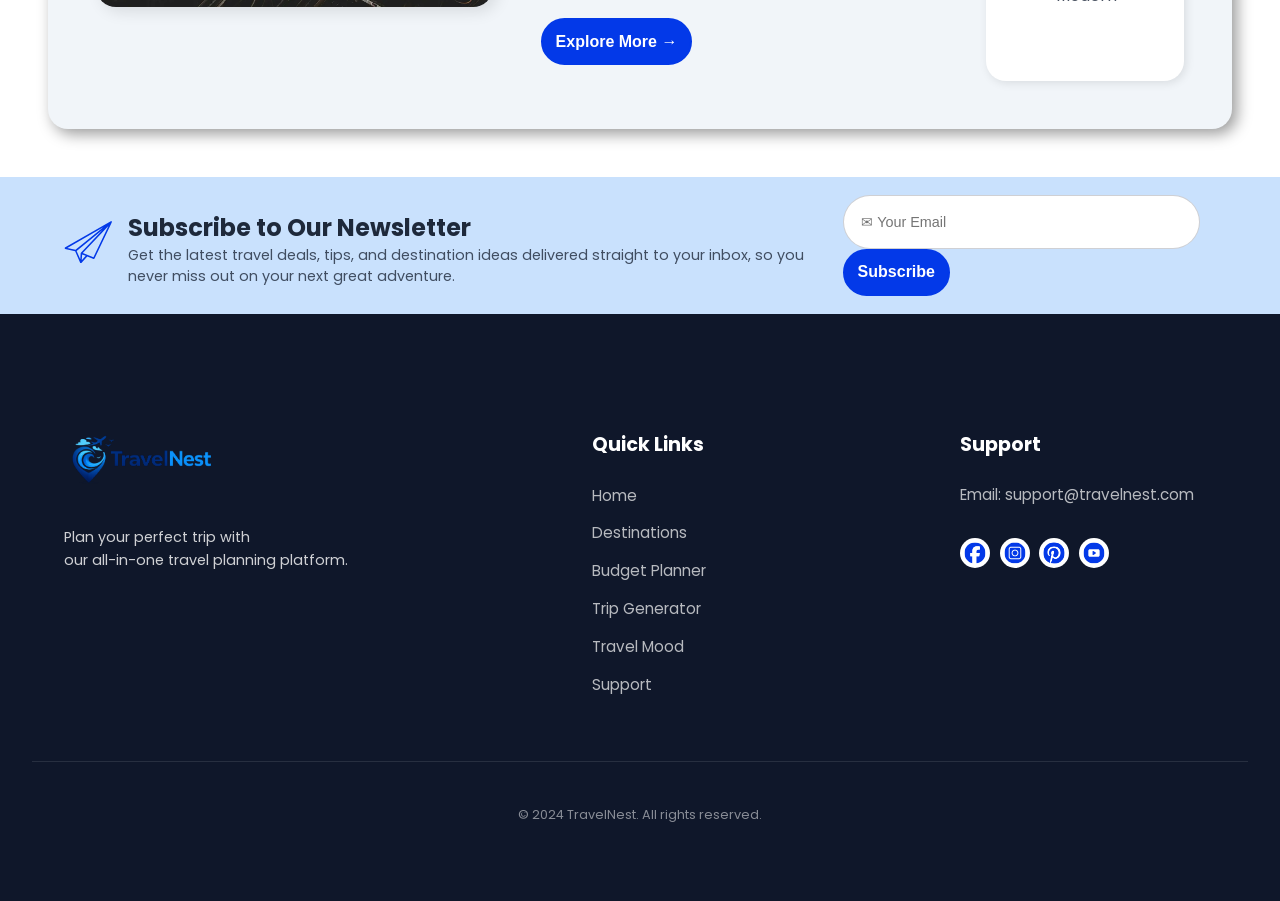
==== commit 85380cfa: "Improve accessibility & add mobile CSS Add a site-wide meta description and include mobile.css in pa" ====
--- a/index.html
+++ b/index.html
@@ -3,9 +3,13 @@
 <head>
     <meta charset="UTF-8">
     <meta name="viewport" content="width=device-width, initial-scale=1.0">
+    <meta
+    name="description"
+    content="TravelNest helps you discover destinations, create budgets, generate itineraries, and plan unforgettable trips.">
     <title>TravelNest</title>
     <link href="https://fonts.googleapis.com/css2?family=Poppins&display=swap" rel="stylesheet">
     <link rel="stylesheet" href="style.css">
+    <link rel="stylesheet" href="mobile.css">
 </head>
 <body>
 
@@ -13,7 +17,7 @@
     <header>
         <nav class="nav-bar">
             <div>
-                <img  class="logo" src="icon/travelNest-logo.png" alt="Website-logo">
+                <img  class="logo" src="icon/travelNest-logo.png" alt="TravelNest Logo">
             </div>
             <ul class="nav-links">
                 <li><a href="index.html">Home</a></li>
@@ -42,15 +46,15 @@
                 </div>
                 <div class="hero-stats">
                     <div class="stat-item">
-                        <h2>12k+</h3>
+                        <h2>12k+</h2>
                         <p>Happy Travelers</p>
                     </div>
                     <div class="stat-item">
-                        <h2>450+</h3>
+                        <h2>450+</h2>
                         <p>Destinations</p>
                     </div>
                     <div class="stat-item">
-                        <h2>4.9</h3>
+                        <h2>4.9</h2>
                         <p>Avg Rating</p>
                     </div>
                 </div>
@@ -59,7 +63,12 @@
                 </div>
             </div>
             <div class="hero-image">
-                <img id="hero-image" src="img/must_visit_places_sri_lanka_sigiriya.jpg" alt="hero-section-banner">
+                <img
+                    id="hero-image"
+                    src="img/must_visit_places_sri_lanka_sigiriya.jpg"
+                    alt="Sigiriya, Sri Lanka"
+                    width="600"
+                    height="400">
             </div>
         </section>
 
@@ -67,14 +76,14 @@
         <section class="daily-destination">
             <div class="destination-box">
                 <div class="destination-image">
-                    <img id="daily-destination-image" src="" alt="daily-destination-image">
+                    <img id="daily-destination-image" src="img/budget-top.png" alt="Best travel destination of the day">
                 </div>
                 <div class="destination-card">
                     <div class="destination-title">
                         <h1 class="headings-h1">DESTINATION <span>OF THE DAY</span></h1>
                         <img src="icon/daily-destination-title.svg" alt="daily-destination-title-icon">
                     </div>
-                    <h2 id="daily-destination-title"></h2>
+                    <h2 id="daily-destination-title">Loading...</h2>
                     <p id="daily-destination-description" >Mirissa is a small, beautiful beach town on the southern coast of Sri Lanka, known for its golden sandy beaches, turquoise waters, and relaxed tropical vibe. It’s a popular destination for whale watching, surfing, and enjoying stunning sunsets, while still keeping a laid-back atmosphere with beachside cafés and palm-lined shores.</p>
                     <button class="button ExpDestinationBtn">Explore More →</button>
                 </div>
@@ -82,28 +91,28 @@
                 <div class="quick-info-tab">
                     <h2>Quick Info</h2>
                     <div class="quick-info-row">
-                        <img src="icon/quick -info/location-icon.svg" alt="location-icon">
+                        <img src="icon/quick-info/location-icon.svg" alt="location-icon">
                         <div>
                             <p><strong>Country</strong></p>
                             <p id="dily-destination-country" >Sri Lanka</p>
                         </div>
                     </div>               
                     <div class="quick-info-row">
-                        <img src="icon/quick -info/time-icon.svg" alt="clock-icon">
+                        <img src="icon/quick-info/time-icon.svg" alt="clock-icon">
                         <div>
                             <p><strong>Best Time to Visit</strong></p>
                             <p id="dily-destination-bestTime" >November to April</p>
                         </div>
                     </div>
                     <div class="quick-info-row">
-                        <img src="icon/quick -info/money-icon.svg" alt="dollar-icon">
+                        <img src="icon/quick-info/money-icon.svg" alt="dollar-icon">
                         <div>
                             <p><strong>Est.Daily Budget</strong></p>
                             <p id="daily-destination-dailyBudget" >$100-$120</p>
                         </div>
                     </div>
                     <div class="quick-info-row">
-                        <img src="icon/quick -info/face-icon.svg" alt="face-icon">
+                        <img src="icon/quick-info/face-icon.svg" alt="face-icon">
                         <div>
                             <p><strong>Travel Vibes</strong></p>
                             <p id="daily-destination-travelVibes" >Relaxed, Tropical</p>
@@ -126,6 +135,7 @@
                 </div>
                 <div class="newsletter-form">
                     <form>
+                        <label class="sr-only" for="emailinput">Email Address</label>
                         <input id="emailinput" type="email" placeholder="✉ Your Email" required>
                         <button type="submit" class="button" id="emailSub">Subscribe</button>
                     </form>
@@ -138,7 +148,7 @@
     <footer class="footer">
         <div class="footer-container">
             <div class="footer-brand">
-                <img  class="logo" src="icon/travelNest-logo.png" alt="website-logo">
+                <img  class="logo" src="icon/travelNest-logo.png" alt="TravelNest Logo">
                 <p>Plan your perfect trip with <br> our all-in-one travel planning platform.</p>
             </div>
             <div class="footer-links">
@@ -171,6 +181,5 @@
     </footer>
     <script src="js/destinations.js"></script>
     <script src="js/script.js"></script>
-    <link rel="stylesheet" href="mobile.css">
 </body>
 </html>
--- a/style.css
+++ b/style.css
@@ -12,7 +12,7 @@
     --text-dark: #1E293B;
 
     /* Accent */
-    --accent: #10B981;
+    --accent: #009c2c;
 
 }   
 
@@ -51,20 +51,6 @@
 }
 
 input:focus {
-    outline: none;
-    border-color: var(--secondary);
-    box-shadow: 0 0 5px rgba(3, 57, 232, 0.5);
-}
-
-select {
-    padding: 1.1rem;
-    border: 1px solid rgba(15, 23, 42, 0.2);
-    border-radius: 50px;
-    width: 100%;
-    font-size: 0.9rem;
-}
-
-select:focus {
     outline: none;
     border-color: var(--secondary);
     box-shadow: 0 0 5px rgba(3, 57, 232, 0.5);
@@ -173,6 +159,8 @@
     cursor: pointer;
 }
 
+/*------------------------------------------------------------------ Home Page-----------------------------------------------------------------------*/
+
 .hero {
     display: grid;
     grid-template-columns: 1fr 1.6fr;
@@ -300,6 +288,7 @@
    border-radius: 20px;
    padding: 3rem 3rem;
    align-items: center;
+   box-shadow: 5px 5px 15px rgba(0, 0, 0, 0.4);
 }
 
 .destination-image img {
@@ -423,6 +412,11 @@
     position: relative;
 }
 
+.footer-links h2 {
+    color: var(--white);
+    font-size: 1.2rem;
+}
+
 
 .footer-links ul {
     list-style: none;
@@ -469,6 +463,18 @@
     background-color: var(--light-blue);
 }
 
+.sr-only { /*to hide email text from validation*/
+    position: absolute;
+    width: 1px;
+    height: 1px;
+    padding: 0;
+    margin: -1px;
+    overflow: hidden;
+    clip: rect(0, 0, 0, 0);
+    white-space: nowrap;
+    border: 0;
+}
+
 .newsletter-container {
     display: flex;
     align-items: center;
@@ -540,7 +546,7 @@
 /*Home page mobile designe*/
 
 
-/* Destination Explorer Styles --------------------------------------------------------------------------------------------------------------*/
+/* --------------------------------------------------------Destination Explorer Styles --------------------------------------------------------------*/
 
 .destination-explorer {
     margin: 0 3rem;
@@ -553,8 +559,8 @@
 
 .header-image img{
     position: absolute;
-    top: 3;
-    right: 0;
+    right: 2.5rem;
+    top: 45rem;
     height: auto;
     width: 30%;
     z-index: -1;
@@ -565,24 +571,47 @@
     gap: 1rem;
     margin: 2rem 0;
 }
-
+.icon-select-bar,
 .select-bar {
-    padding: 0.8rem;
+    width: 20rem;
+    padding: 1.1rem 3rem 1.1rem 1.3rem;
+
     border: 1px solid rgba(15, 23, 42, 0.2);
-    border-radius: 20px;
-    width: fit-content;
+    border-radius: 50px;
+
     font-size: 0.9rem;
-}
-
+    cursor: pointer;
+
+    appearance: none;
+    -webkit-appearance: none;
+    -moz-appearance: none;
+
+    background-color: white;
+
+    background-image: url("data:image/svg+xml,%3Csvg xmlns='http://www.w3.org/2000/svg' width='16' height='16' fill='%23666' viewBox='0 0 16 16'%3E%3Cpath d='M2 5l6 6 6-6' stroke='%23666' stroke-width='2' fill='none' stroke-linecap='round' stroke-linejoin='round'/%3E%3C/svg%3E");
+
+    background-repeat: no-repeat;
+
+    /* move arrow left */
+    background-position: calc(100% - 20px) center;
+
+    background-size: 16px;
+}
+.icon-select-bar:focus,
 .select-bar:focus {
     outline: none;
     border-color: var(--secondary);
     box-shadow: 0 0 5px rgba(3, 57, 232, 0.5);
 }
 
+.icon-select-bar:focus:hover,
+.select-bar:hover {
+    border-color: var(--secondary);
+}
+
 .destination-grid {
     display: grid;
-    grid-template-columns: repeat(auto-fit, minmax(326px, 326px));
+    grid-template-columns: repeat(auto-fit, minmax(336px, 336px));
     width: 100%;
     gap: 2rem;
     justify-content: start; 
@@ -629,6 +658,7 @@
     margin-bottom: 0%;
 }
 
+.explore-card-header h2,
 .explore-card-header h3 {
     margin: 0;
     font-size: 1.2rem;
@@ -638,12 +668,14 @@
 .explore-card-header img {
     width: 20px;
     height: 20px;
-    margin-left: 0.5rem;
+    margin: 0rem 0rem 0rem 0.5rem;
+    display: inline-block;
 }
 
 .explore-card-header div {
-    display: inline-block;
+    display: flex;
     align-items: center;
+    margin: 0;
 }
 
 .explore-location {
@@ -669,26 +701,31 @@
 /* Popup Window Styles */
 
 .popup-window {
-    position: fixed;
-    top: 50%;
-    left: 50%;
-    transform: translate(-50%, -50%);
     width: 60%;
-    height: 70%;
+    max-height: 85vh;        /* prevents overflow on small screens */
+    overflow-y: auto;        /* scroll if content is too tall */
     background: var(--white);
     border-radius: 20px;
     box-shadow: 5px 5px 15px rgba(0, 0, 0, 0.3);
     display: flex;
     z-index: 2000;
     padding: 1rem;
-    opacity: 0;
-    pointer-events: none;
-    transition: opacity 0.3s ease;
-}
-
-.popup-window.active { /* pop up window active*/
-    opacity: 1;
-    pointer-events: auto;
+    position: relative;      /* needed for close button positioning */
+}
+
+/* Remove the old opacity/pointer-events — backdrop handles show/hide now */
+.popup-backdrop {
+    position: fixed;
+    inset: 0;
+    background: rgba(0, 0, 0, 0.5);
+    z-index: 1999;
+    display: none;
+    justify-content: center;
+    align-items: center;
+}
+
+.popup-backdrop.active {
+    display: flex;
 }
 
 .close-button {
@@ -786,10 +823,36 @@
     margin-bottom: 0.5rem;
 }
 
-/* Trip Budget Planner Styles --------------------------------------------------------------------------------------------------------------*/
+.no-results{
+    grid-column: 1 / -1;
+
+    display: flex;
+    flex-direction: column;
+    justify-content: center;
+    align-items: center;
+
+    text-align: center;
+
+    min-height: 300px;
+    width: 100%;
+}
+
+/*-------------------------------------------------------------------- Trip Budget Planner Styles and Trip Generator Styles ------------------------------------------------------*/
+.error-message{
+    color: #ef4444;
+    font-size: 0.85rem;
+    min-height: 15px; /* reserve space */
+    margin-top: 5px;
+    margin-left: 8px;
+}
+
+.input-error{
+    border: 2px solid #ef4444 !important;
+}
 
 .budget-planner-header,
 .trip-generator-header,
+.destination-planner-header,
 .travel-mood-header {
     margin: 1rem 2.5rem;
 }
@@ -808,6 +871,7 @@
     height: auto;
 }
 
+
 .budget-container-styles,
 .travel-mood-styles {
     display: flex;
@@ -819,20 +883,32 @@
     background-color: var(--white);
     padding: 0rem 2rem;
     margin:1rem 0;
-    height: auto;  
+    height: 65vh;  
     border-radius: 20px;
     padding-bottom: 1.5rem;
     box-shadow: 5px 5px 15px rgba(0, 0, 0, 0.1);
 }
 
+.travel-mood-styles {
+    height: auto;
+}
+
+.budget-container-styles {
+    height: 62vh;
+}
+
 .budget-container-styles form {
     display: flex;
     flex-direction: column;
-    gap: 1rem;
-    
+    height: 100%;
+}
+
+#planner-calculate-btn {
+    margin-top: auto;
 }
 
 .budget-planner-header,
+.destination-planner-header,
 .travel-mood-header {
     margin-top: 4rem;
 }
@@ -842,6 +918,7 @@
 }
 
 .budget-planner-header span,
+.destination-planner-header span,
 .travel-mood-header {
     color: var(--primary);
 }
@@ -855,20 +932,16 @@
     font-weight: bold;
 }
 
-.budget-container-styles p {
-    margin-top: 0%;
-    color: grey;
-    font-weight: 600;
-    font-size: 0.9rem;
-    margin-left: 1rem;
-}
-
 .budget-container-styles input{
     width: 95%;
 }
 
 .budget-container-styles button {
     width: 100%;
+}
+
+.budget-container-styles input{
+    margin-top: 1rem;
 }
 
 .estimated-budget {
@@ -886,16 +959,14 @@
     color: var(--accent);
     font-size: 4rem;
     margin: 0.5rem 0 0 0;
-
 }
 
 .estimated-budget h2 {
-
     margin-top: 0.8rem;
 }
 
 .progress-container {
-    margin: 2rem ;
+    margin: 1rem ;
     width: 40rem;
     height: 1.5rem;
     background: #cfe0ff;
@@ -926,7 +997,7 @@
     background-color: var(--white);
     padding: 0rem 2rem;
     margin: 1rem 0;
-    height: 60vh; 
+    height: 68vh;  
     border-radius: 20px;
     box-shadow: 5px 5px 15px rgba(0, 0, 0, 0.1);
 }
@@ -935,6 +1006,20 @@
 .trip-grnerator-form-grid {
     display: grid;
     grid-template-columns: 0.1fr 1fr;
+
+}
+
+#trip-generator-styles {
+    gap: 0%;
+}
+
+.trip-grnerator-form-grid h2{
+    font-size: 1.2rem;
+    color: var(--primary);
+}
+
+.trip-grnerator-form-grid p{
+    width: 90%;
 }
 
 .trip-generator-title-image{
@@ -958,7 +1043,7 @@
 #tripGeneratorForm {
     display: flex;
     flex-direction: column;
-    gap: 1rem;
+    gap: 0;
     margin: 1rem 2rem;
 }
 
@@ -995,7 +1080,23 @@
 
 #tripGen-budget-summary{
     gap: 0;
-
+    position: relative;
+    overflow: hidden;
+
+}
+
+#tripGen-budget-summary{
+    position: relative;
+}
+
+.trip-placeholder{
+    position: absolute;
+    inset: 0;
+    width: 100%;
+    height: 100%;
+    object-fit: cover;
+    z-index: 100;
+    border-radius: 20px;
 }
 
 .suprise-destination-image {
@@ -1038,7 +1139,7 @@
 }
 
 #budgetDisplay {
-    background: #dbeafe;
+    background: #ffad9d;
 }
 
 #durationDisplay {
@@ -1123,11 +1224,196 @@
 }
 
 
-
-
-
-
-/* Travel mood page */
+#save-to-plans-btn{
+    margin-top: 1.1rem;
+}
+
+#generate-submit-btn{
+    margin-top: auto;
+}
+
+#tripGeneratorForm{
+    display: flex;
+    flex-direction: column;
+    height: 100%;
+}
+
+#tripGeneratorForm label{
+    margin-bottom: 1rem;
+}
+
+#wish-button{
+    margin-top: 2.4rem;
+}
+
+.wishlist-section{
+    margin: 3rem 2rem 2rem 3rem;
+
+}
+
+.no-results-2{
+    grid-column: 1 / -1;
+
+    display:flex;
+    flex-direction:column;
+    justify-content:center;
+    align-items:center;
+
+    width:100%;
+    min-height:250px;
+
+    text-align:center;
+
+    margin:0 auto;
+    margin-left: 10rem;
+    padding:20px;
+    box-sizing:border-box;
+}
+
+.trip-wishlist-section h2{
+    margin-left: 0.8rem;
+}
+
+.no-results-3{
+    grid-column: 1 / -2;
+
+    display:flex;
+    flex-direction:column;
+    justify-content:center;
+    align-items:center;
+    text-align: center;
+
+    width:100%;
+    min-height:250px;
+
+    text-align:center;
+
+    margin:0 auto;
+    margin-left: 10rem;
+    padding:20px;
+    box-sizing:border-box;
+}
+
+
+.no-results-3 h2,
+.no-results-2 h2{
+    margin-bottom: 10px;
+}
+
+.no-results-3 p,
+.no-results-2 p{
+    color: #64748b;
+    max-width: 400px;
+}
+
+.wishlist-container{
+    display:grid;
+    grid-template-columns:repeat(auto-fill,minmax(350px,350px));
+    gap:20px;
+    justify-content:start;
+}
+
+.wishlist-card{
+    width:350px;
+    background:white;
+    border-radius:20px;
+    overflow:hidden;
+    box-shadow:0 4px 15px rgba(0,0,0,0.1);
+}
+
+.wishlist-card img{
+    width:100%;
+    height:220px;
+    object-fit:cover;
+}
+
+.wishlist-info{
+    padding:20px;
+}
+
+.wishlist-info h3{
+    margin-top: 0;
+}
+
+
+#budget,
+#tripType {
+    width: 100%;
+}
+
+.budget-type-wraper,
+.trip-type-wraper{
+    position: relative;
+}
+.budget-type-wraper::before{
+    content: "💰";
+    position: absolute;
+    left: 18px;
+    top: 50%;
+    transform: translateY(-50%);
+    z-index: 1;
+}
+
+.trip-type-wraper::before{
+    content: "🏝️";
+    position: absolute;
+    left: 18px;
+    top: 50%;
+    transform: translateY(-50%);
+    z-index: 1;
+}
+
+.icon-select-bar{
+    padding-left: 45px;
+}
+
+
+
+.duration-wrapper,
+.destination-wrapper,
+.duration-wrapper-1,
+.daily-budget-wrapper {
+    position: relative;
+}
+
+.duration-wrapper::before,
+.destination-wrapper::before,
+.duration-wrapper-1::before,
+.daily-budget-wrapper::before {
+    position: absolute;
+    left: 18px;
+    top: 50%;
+    transform: translateY(-50%);
+    z-index: 1;
+}
+
+.duration-wrapper input,
+.destination-wrapper input,
+.duration-wrapper-1 input,
+.daily-budget-wrapper input {
+    padding-left: 45px;
+    width: 90%;
+}
+
+.duration-wrapper::before {
+    content: "📆";
+}
+
+.destination-wrapper::before {
+    content: "📍";
+    top: 60%;
+}
+
+.duration-wrapper-1::before {
+    content: "📆";
+    top: 60%;
+}
+
+.daily-budget-wrapper::before {
+    content: "💵";
+    top: 60%;
+}
+/*------------------------------------------------------------- Travel mood page -------------------------------------------------------------------------------*/
 
 
 
@@ -1150,10 +1436,14 @@
     background-position: center;
     background-repeat: no-repeat;
     border-radius: 24px;
+    position: relative;        /* ← ADD THIS */
+    min-height: 350px;         /* ← ADD THIS so container has height */
+    padding-bottom: 2rem;      /* ← ADD THIS for spacing */
 }
 
 #travel-mood-styles-top {
     padding: 0%;
+    height: auto;
 }
 
 #travel-mood-styles-top h2 {
@@ -1175,6 +1465,11 @@
     margin: 1.5rem 0;
     margin-top: 0%;
     flex-wrap: wrap;
+}
+
+.destination-filter button.active {
+    background: var(--secondary);
+    color: var(--white);
 }
 
 .sound-buttons button,
@@ -1191,7 +1486,7 @@
     transform: scale(1.05);
 }
 
-.sound-buttons .active,
+.sound-buttons .active,play-pause-btn
 .destination-filter .active {
     background: #1d4ed8;
     color: white;
@@ -1201,12 +1496,53 @@
     margin-top: 0%;
 }
 .music-banner {
-    width: 40%;
-    height: 300px;
+    width: 45%;
+    height: 280px;
     position: relative;
     overflow: hidden;
     border-radius: 25px;
-    margin-bottom: 4rem;
+    margin-bottom: 2rem;
+}
+
+
+#play-pause-btn{
+    margin-bottom: 1rem;
+}
+
+#volume-slider {
+    -webkit-appearance: none;
+    appearance: none;
+    width: 100px !important;   /* ← override global input width */
+    height: 4px;
+    border-radius: 2px;
+    background: rgba(255, 255, 255, 0.4);
+    outline: none;
+    cursor: pointer;
+    padding: 0 !important;     /* ← override global input padding */
+    border: none !important;   /* ← override global input border */
+}
+
+.banner-content button{
+    box-shadow: 0 2px 4px rgba(0,0,0,0.9);
+}
+
+.banner-content h3,
+.banner-content p,
+.banner-content button{
+    text-shadow: 0 3px 8px rgba(0,0,0,1);
+    color: rgba(255,255,255,0.96);
+    font-weight: 500;
+}
+
+.overlay{
+    position: absolute;
+    inset: 0;
+    background: linear-gradient(
+        to top,
+        rgba(0,0,0,0.55),
+        rgba(0,0,0,0.1)
+    );
+    z-index: 1;
 }
 
 .music-banner {
@@ -1216,13 +1552,14 @@
     height: 18rem;
 }
 
-.music-banner img {
+.music-banner img{
     width: 100%;
     height: 100%;
     object-fit: cover;
+    display: block;
 }
  
-.banner-content {
+.travel-mood-banner-content {
     position: absolute;
     bottom: 1.5rem;
     left: 1.5rem;
@@ -1230,16 +1567,16 @@
     color: white;
 }
 
-.banner-content h3 {
+.travel-mood-banner-content h3 {
     font-size: 2rem;
     margin-bottom: 0%
 }
 
-.banner-content p {
+.travel-mood-banner-content p {
     margin: 0%;
 }
 
-.banner-content button {
+.travel-mood-banner-content button {
     margin-top: 1rem;
     padding: 0.7rem 1.2rem;
     border: 1px solid white;
@@ -1253,7 +1590,8 @@
     grid-template-columns: repeat(auto-fit, minmax(325px, max-content));
     justify-content: center;
     gap: 1.5rem;
-    margin-top: 2rem;
+    margin-top: 1.5rem;
+    margin-bottom: 2rem;
 }
 
 .destination-item {
@@ -1291,10 +1629,13 @@
 }
 
 .destination-item button {
+    background: var(--white);
     align-self: flex-start;
-    padding: 0.6rem 1rem;
+    padding: 0.8rem 1rem;
     border-radius: 999px;
     font-weight: 600;
+    border: 1px solid rgba(15, 23, 42, 0.2);
+    cursor: pointer;
     will-change: transform;
 }
 
@@ -1317,20 +1658,27 @@
 
 .visited.active,
 .planned.active {
-    color: rgb(0, 61, 0);
-    background-color: var(--accent);
-}
-
-#travel-mood-more-destination {
-    margin-top: 2rem;
-    width: 100%;
-}
-
-#travel-mood-more-destination {
-    margin-top: 2rem;
-}
-
-/*Feed back and Support Page*/
+    color: var(--white);
+    background-color: var(--secondary);
+}
+
+#travel-mood-styles-top {
+    padding: 0%;
+}
+
+#travel-mood-styles-top h2 {
+    padding-top: 4rem;
+}
+
+.travel-mood-styles {
+    background: var(--white);
+    border-radius: 24px;
+    padding: 2rem;
+    box-shadow: 0 5px 20px rgba(0,0,0,0.3);
+    gap: 0;
+}
+
+/*------------------------------------------------------------------Feed back and Support Page-------------------------------------------------------------------------*/
 
 .support-grid {
     display: grid;
@@ -1351,6 +1699,7 @@
     flex-direction: column;
     margin-bottom: 1.5rem;
     width: 100%;
+    margin-bottom: 0%;
 }
 
 .input-group input {
@@ -1389,6 +1738,7 @@
     color: var(--accent);
     padding: 1rem;
     border-radius: 16px;
+    transition: opacity 0.5s ease;
 }
 
 .faq-container {
@@ -1457,4 +1807,133 @@
 
 .contact-card h3 {
     margin-bottom: 0.8rem;
-}+}
+
+.trip-wishlist-section{
+    margin:40px 2rem;
+}
+
+.trip-wishlist-section h2{
+    margin-bottom:20px;
+}
+
+.wishlist-grid{
+    display:grid;
+    grid-template-columns:
+        repeat(auto-fill,minmax(320px,1fr));
+    gap:20px;
+}
+
+.wishlist-card{
+    background:white;
+    border-radius:24px;
+    overflow:hidden;
+    box-shadow:0 8px 20px rgba(0,0,0,.08);
+}
+
+.wishlist-card img{
+    width:100%;
+    height:220px;
+    object-fit:cover;
+}
+
+.wishlist-info{
+    padding:20px;
+}
+
+.wishlist-info h3{
+    margin-bottom:10px;
+}
+
+.wishlist-info p{
+    margin-bottom:8px;
+}
+
+.remove-wishlist{
+    margin-top:10px;
+}
+
+/*------------------------------------------------------------------Page Banner -------------------------------------------------------------------*/
+.page-banner{
+    position: relative;
+    width: 96%;
+    height: 640px;
+
+    margin: 25px auto 60px;
+
+    --banner-img:url('images/beach.jpg');
+    background-image: var(--banner-img);
+
+    background-size: cover;
+    background-position: center;
+
+    overflow: hidden;
+
+    border-radius: 40px;
+
+    /* Curved Bottom Shape */
+    clip-path: ellipse(95% 100% at 50% 0%);
+
+    display: flex;
+    justify-content: center;
+    align-items: center;
+
+    box-shadow:
+    0 15px 40px rgba(0,0,0,0.18),
+    0 5px 15px rgba(0,0,0,0.08);
+}
+
+.page-banner::before{
+    content: "";
+    position: absolute;
+    inset: 0;
+
+    background:
+    linear-gradient(
+        to right,
+        rgba(0,0,0,0.45),
+        rgba(0,0,0,0.25),
+        rgba(0,0,0,0.45)
+    );
+
+    z-index: 1;
+}
+
+.banner-content{
+    position: relative;
+    z-index: 2;
+    text-align: center;
+    max-width: 850px;
+    padding: 40px 60px;
+    border-radius: 30px;
+
+}
+
+.banner-content h1{
+    font-size: 5rem;
+    font-weight: 800;
+    line-height: 1.05;
+    letter-spacing: -3px;
+    color: white;
+    margin-bottom: 20px;
+
+    text-shadow:
+        0 4px 10px rgba(0,0,0,0.8),
+        0 8px 25px rgba(0,0,0,0.7),
+        0 15px 45px rgba(0,0,0,0.6);
+}
+
+.banner-content p{
+    font-size: 1.25rem;
+    font-weight: bold;
+    line-height: 1.8;
+    color: rgba(255,255,255,0.92);
+
+    text-shadow:
+        2px 4px 10px rgba(0,0,0,0.5),
+        2px 8px 25px rgba(0,0,0,0.20),
+        2px 15px 45px rgba(0,0,0,0.10);
+}
+
+
+
--- a/mobile.css
+++ b/mobile.css
@@ -18,6 +18,10 @@
     --accent: #10B981;
 
     }   
+
+    *{
+        box-sizing: border-box;
+    }
 
     html, body {
         overflow-x: hidden;
@@ -79,6 +83,28 @@
         z-index: 1001;
     }
 
+    .page-banner{
+        margin-top: 0%;
+        height: 320px;
+        border-radius: 25px;
+        clip-path: ellipse(120% 100% at 50% 0%);
+    }
+
+    .banner-content{
+        width: 90%;
+        padding: 25px;
+    }
+
+    .banner-content h1{
+        font-size: 2.7rem;
+        letter-spacing: -1px;
+    }
+
+    .banner-content p{
+        font-size: 1rem;
+        line-height: 1.6;
+    }
+
     /* 3. Fix Layout Widths (Removes Horizontal Scroll) */
     .hero {
         display: flex ;
@@ -109,6 +135,7 @@
         height: 300px;
         object-fit: cover;
         margin-top: 0%;
+        box-shadow: 0px 15px 5px rgba(0, 0, 0, 0.3);
     }
     
     .hero-stats {
@@ -220,13 +247,19 @@
         justify-content: space-around;
     }
 
+    #emailinput{
+        width: 100%;
+        padding: 15px;
+    }
+    
+
     /*For destination page========================================================================================================*/
 
 
     .destination-grid {
         display: flex;
         flex-direction: column;
-        margin: 0%;
+        margin: 0 0 2rem 0;
     }
 
     .explore-card {
@@ -286,168 +319,327 @@
         cursor: pointer;
     }
 
-
-    /*For budget planner page========================================================================================================*/
-
-    .budget-planner-header {
-        display: flex ;  
-        flex-direction: column ;
-        align-items: center ;
-        text-align: center ;
-        padding: 1rem;
-        width: auto;
-        height: auto;
-        margin: 4%;
-        padding: 0%;
-    }
-
-    .budget-planner-container {
-        display: flex ;
-        flex-direction: column ;
-        align-items: center ;
-        text-align: center ;
-        padding: 1rem;
-        width: 100%;
-        height: auto;
-        width: auto;
-        margin: 2%;
-        padding: 16px;
-        gap: 2px;
-    }
-
-    .budget-container-styles {
-        display: flex ;
-        flex-direction: column ;
-        align-items: center ;
-        text-align: center ;
-        padding: 5%;
-        width: auto;
-        height: auto;
-        
-    }
-
-    .budget-container-styles form input {
-        width: 90%;
-        padding: 10px;
-        margin-bottom: 1rem;
-    }
-
-    .estimated-budget {
-        width: 90%;
-        height: auto;
-    }
-
-    .progress-container {
-        width: 90%;
-        height: 1rem;
-        margin: 1rem auto;
-        background: var(--white);
-        border-radius: 50px;
-        overflow: hidden;
-}
-
-
-    .progress-bar {
-        width: 66%;
-        height: 100%;
-        background: var(--secondary);
-        border-radius: 50px;
-        flex-direction: start;
-    }
-
-    /* Trip Generator Page Mobile */
-/* ========================================================================== */
-
-    .trip-generator-container {
+      .popup-window{
+        position: fixed;
+
+        top: 50%;
+        left: 50%;
+
+        transform: translate(-50%, -50%);
+
+        width: 92%;
+        max-width: 92%;
+
+        max-height: 85vh;
+        overflow-y: auto;
+
+        padding: 20px;
+
+        border-radius: 25px;
+    }
+
+    .window-grid{
         display: flex;
         flex-direction: column;
-        padding: 0.8rem;
-        margin: 0.8rem;
-        gap: 1rem;
-        box-sizing: border-box;
-    }
-
-    .trip-generator-styles,
-    #trip-generator-styles {
-        width: 100%;
-        height: auto;
-        padding: 1rem;
+        gap: 15px;
+    }
+
+    .window-grid img{
+        display: block;
+        width: 100%;
+        height: 180px;
+        object-fit: cover;
+        border-radius: 15px;
+    }
+
+    .popup-window h2{
+        font-size: 1.8rem;
+        text-align: center;
+    }
+
+    .popup-window p,
+    .popup-window li{
+        font-size: 0.95rem;
+        line-height: 1.6;
+    }
+
+    .close-button{
+        top: 15px;
+        right: 20px;
+        font-size: 1.8rem;
+    }
+
+        .window-grid{
+        display:block;
+    }
+
+    .window-grid img{
+        display:none;
+    }
+
+    .popup-window{
+        width:90%;
+        max-height:80vh;
+        overflow-y:auto;
+    }
+
+    #searchInput{
+        padding: 1.1rem 3rem 1.1rem 1.3rem;
+        width:120%;
+        
+    }
+
+
+
+/*========================================================================================================*/
+/* Budget Planner Mobile */
+
+    .budget-planner-container{
+        display:flex;
+        flex-direction:column;
+        gap:20px;
+        padding:15px;
+        margin:15px;
+    }
+
+    .budget-container-styles{
+        width:100%;
+        padding:25px 20px;
+        text-align:left;
+        align-items:stretch;
+    }
+
+    .budget-container-styles h2{
+        text-align:center;
+        margin-bottom:25px;
+    }
+
+    #budgetForm{
+        width:100%;
+    }
+
+    #budgetForm label{
+        display:block;
+        text-align:left;
+        margin-bottom:8px;
+        font-weight:600;
+    }
+
+    .destination-wrapper,
+    .duration-wrapper-1,
+    .daily-budget-wrapper{
+        width:100%;
+    }
+
+    #budgetForm input{
+        width:100%;
+        height:55px;
+        font-size:16px;
+        padding-left:45px;
+        margin-bottom:8px;
+    }
+
+    .error-message{
+        text-align:left;
+        margin-bottom:15px;
+    }
+
+    #planner-calculate-btn{
+        width:100%;
+        margin-top:15px;
+    }
+
+    .budget-summary{
+        width:100%;
+    }
+
+    .estimated-budget{
+        width:100%;
+        margin-bottom:15px;
+    }
+
+    .progress-container{
+        width:100%;
+    }
+    .budget-form{
+        height:auto !important;
+        min-height:fit-content;
+        padding-bottom:25px;
+    }
+    #budget-summary{
+        height:auto !important;
+        min-height:fit-content;
+        padding-bottom:25px;
+    }
+
+    .progress-container{
+        width:100%;
+        max-width:100%;
+        height:1.2rem;
+    }
+
+    .destination-wrapper::before,
+    .duration-wrapper-1::before{
+        top: 53%;
+    }
+    .daily-budget-wrapper::before{
+        top: 50%;
+    }
+    .trip-wishlist-container,
+    .wishlist-container{
+        display:flex;
+        flex-direction:column;
+        align-items:center;
+        width:100%;
+    }
+    .trip-wishlist-section h2,
+    .wishlist-section h2{
+        text-align:center;
+    }
+    .wishlist-card{
+        width:100%;
+        border-radius:15px;
+        margin-bottom:15px;
+        margin-right: 1rem;
+    }
+
+    .no-results-3,
+    .no-results-2{
+        width:100%;
+        margin:0;
+        margin-right: 2rem;
+        padding:20px;
+        text-align:center;
+    }
+    .no-results-3 h2,
+    .no-results-3 p,
+    .no-results-2 h2,
+    .no-results-2 p{
+        text-align:center;
+        width:100%;
+    }
+
+
+/* ===================================
+   Trip Generator Mobile Fix
+=================================== */
+
+    .trip-generator{
         margin: 0;
-        box-sizing: border-box;
-    }
-
-    .tripGeneratorForm input {
-        width: 100%;
-        box-sizing: border-box;
-    }
-
-    .trip-grnerator-form-grid {
-        display: flex;
-        flex-direction: column;
-        text-align: center;
-        gap: 1rem;
-    }
-
-    .trip-generator-title-image img {
-        width: 60px;
-    }
-
-    #tripGeneratorForm {
-        margin: 1rem 0;
-        width: 100%;
+    }
+
+
+    .trip-placeholder{
+        display: none;
+    }
+
+    .trip-generator-container{
+        display:flex !important;
+        flex-direction:column !important;
+        padding:15px;
+        margin:15px;
+    }
+
+    .trip-generator-styles{
+        width:100%;
+        align-items:center;
+        text-align:center;
+        height:auto !important;
+        min-height:fit-content;
+        padding:25px 20px !important;
+        margin:0;
+    }
+
+    .trip-generator-styles h3{
+        text-align:center;
+        margin-bottom:25px;
+    }
+
+    /* Fix title section */
+    .trip-grnerator-form-grid{
+        display:flex !important;
+        flex-direction:column !important;
+        align-items:center;
+        text-align:center;
+        gap:15px;
+    }
+
+    .trip-generator-title-image{
+        padding:0;
+    }
+
+    .trip-generator-title-image img{
+        width:70px;
+        height:auto;
+    }
+
+    .trip-grnerator-form-grid h2{
+        margin:0;
+    }
+
+    .trip-grnerator-form-grid p{
+        width:100%;
+        margin:0;
+    }
+
+    /* Form */
+    #tripGeneratorForm{
+        margin:20px 0 0 0;
+        width:100%;
+    }
+
+    #tripGeneratorForm label{
+        display:block;
+        text-align:left;
+        margin-bottom:10px;
+    }
+
+    .trip-type-wraper,
+    .budget-type-wraper,
+    .duration-wrapper{
+        width:100%;
     }
 
     #tripType,
-    .tripGeneratorForm input {
-        width: 100%;
-        box-sizing: border-box;
-    }
-
-    .suprise-destination-image {
-        width: 100%;
-        height: auto;
-    }
-
-    .suprise-destination-image img {
-        height: 220px;
-        object-fit: cover;
-    }
-
-    #tripGen-budget-summary h2 {
-        text-align: center;
-    }
-
-    .surprised-destination-details {
-        justify-content: center;
-        gap: 0.6rem;
-    }
-
-    .surprised-destination-details div {
-        margin: 0;
-    }
-
-    .trip-info-container {
-        display: grid;
-        grid-template-columns: 1fr 1fr;
-        gap: 1rem;
-        padding: 0;
-        width: 100%;
-    }
-
-    .trip-info-box {
-        border-right: none;
-        justify-content: center;
-        text-align: center;
-        padding: 1rem;
-        background: #f8fafc;
-        border-radius: 16px;
-        flex-direction: column;
-    }
-
-    #wish-button {
-        font-size: 0.9rem;
-        padding: 0.9rem;
-    }
+    #budget,
+    #duration{
+        width:100%;
+    }
+
+    /* Result panel */
+    #tripGen-budget-summary{
+        height:auto !important;
+        min-height:fit-content;
+        padding-bottom:25px;
+    }
+
+    .suprise-destination-image{
+        width:100%;
+        height:220px;
+    }
+
+    .trip-info-container{
+        flex-direction:column;
+        width:100%;
+        align-items: center;
+        text-align: center;
+    }
+
+    .trip-info-box{
+        width:100%;
+        border-right:none;
+        border-bottom:1px solid #e5e7eb;
+        padding:10px 0;
+    }
+
+    .trip-info-box:last-child{
+        border-bottom:none;
+    }
+
+    #wish-button{
+        width:100%;
+    }
+
 
 
     /* ========================================================================== */
@@ -575,10 +767,7 @@
     /* Shared Header Image Mobile */
 
     .header-image img {
-        width: 100%;
-        height: auto;
-        top: 60px;
-        opacity: 0.9;
+        display: none;
     }
 
     /* Footer Mobile Improvements */
@@ -599,4 +788,23 @@
         justify-content: center;
     }
 
-}+
+    .trip-generator-container{
+        display: flex !important;
+        flex-direction: column !important;
+    }
+
+    .trip-generator-styles,
+    #trip-generator-styles{
+        width: 100% !important;
+        max-width: 100% !important;
+    }
+
+    .trip-info-container{
+        display: flex !important;
+        flex-direction: column !important;
+    }
+
+}
+
+
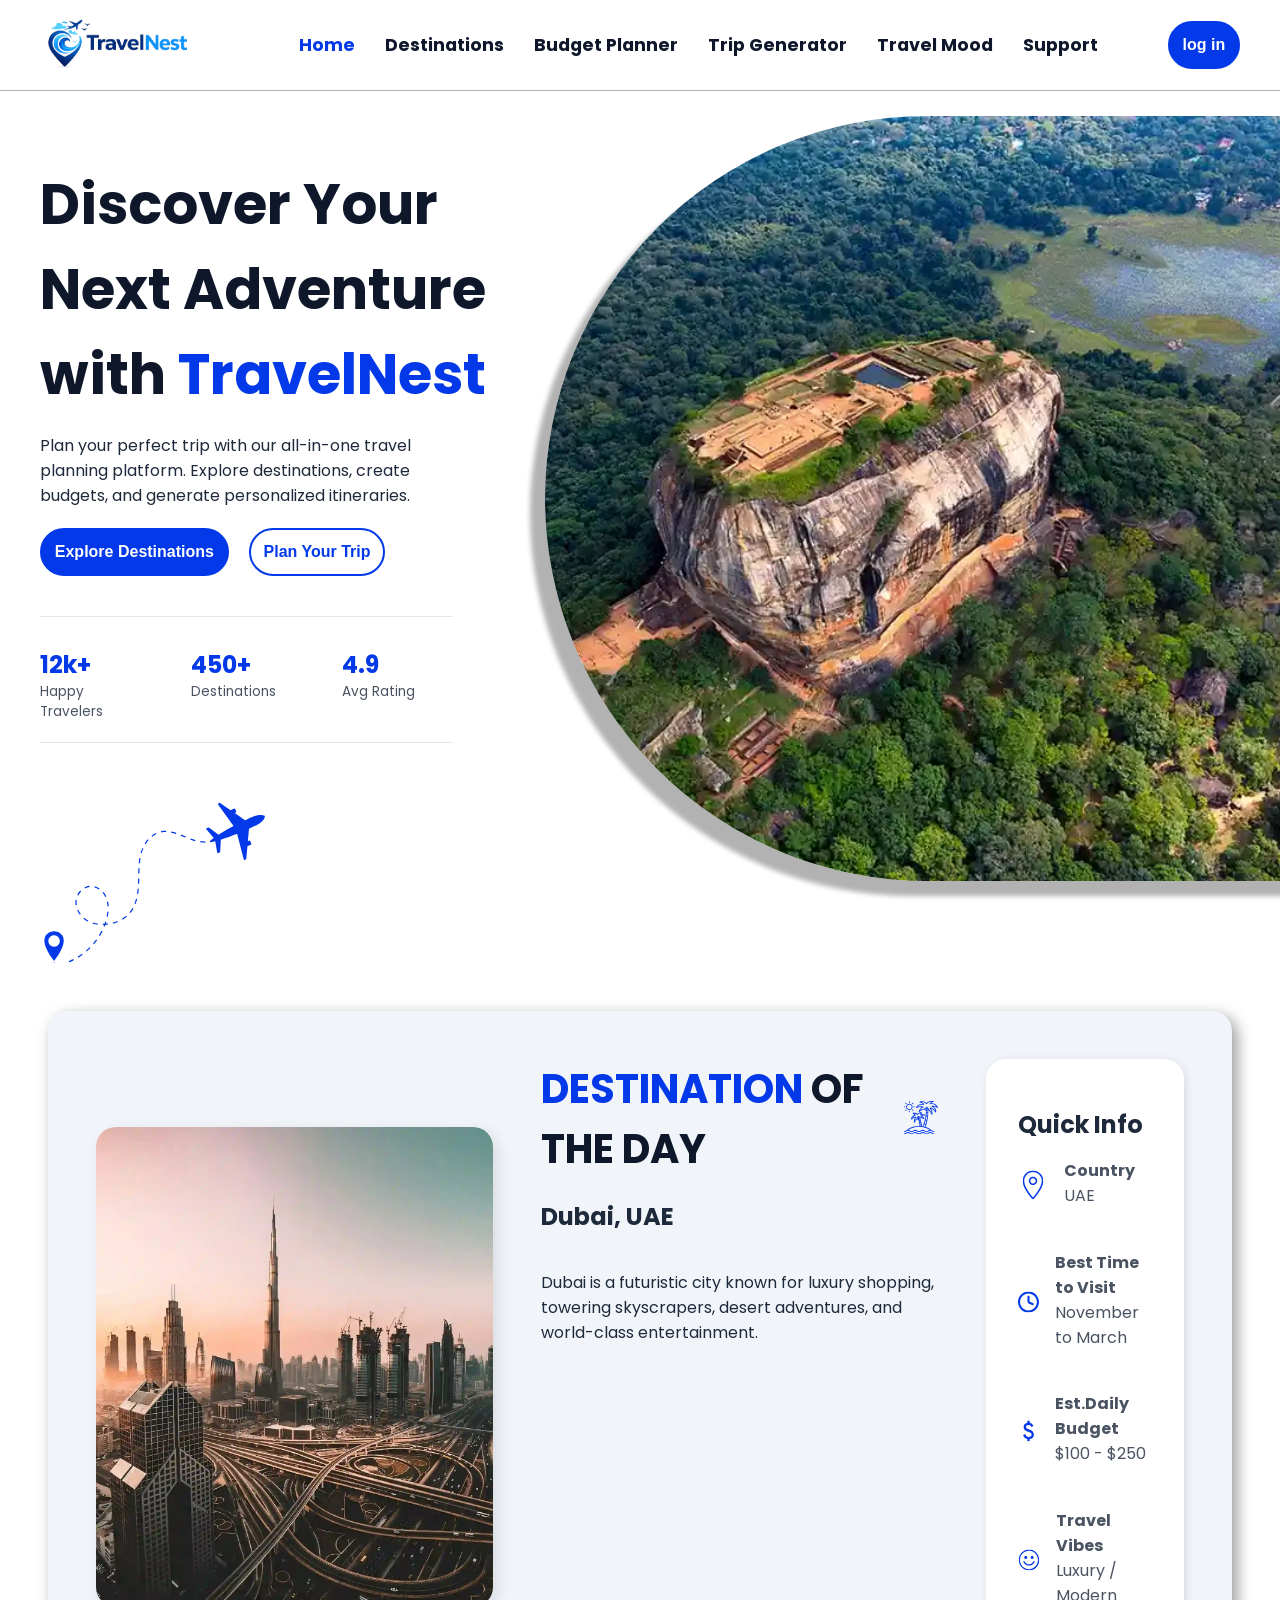
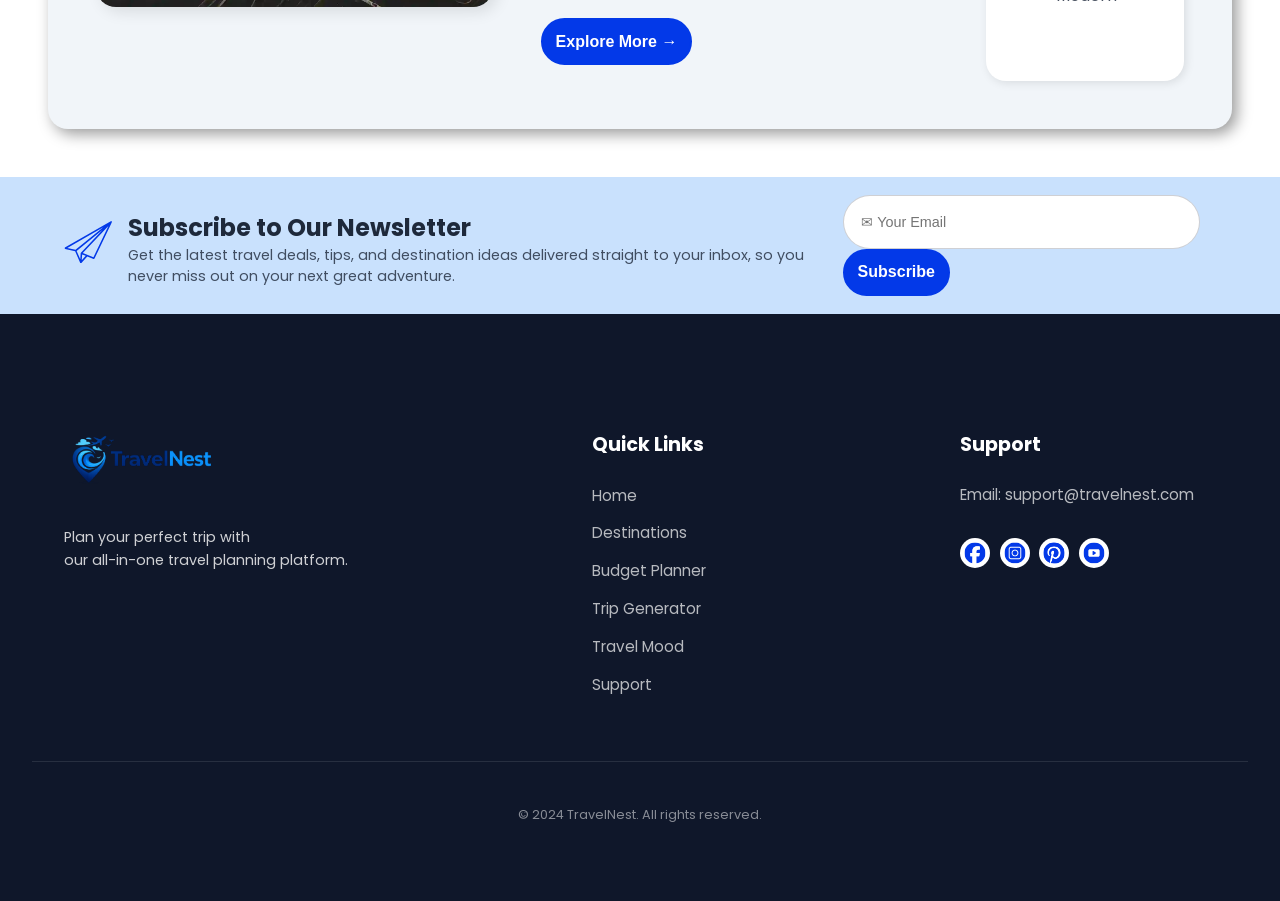
==== commit 4aa185d8: "Convert images to WebP and update refs Replace PNG/JPG banner and hero images with WebP assets and u" ====
--- a/index.html
+++ b/index.html
@@ -65,7 +65,7 @@
             <div class="hero-image">
                 <img
                     id="hero-image"
-                    src="img/must_visit_places_sri_lanka_sigiriya.jpg"
+                    src="img/must_visit_places_sri_lanka_sigiriya.webp"
                     alt="Sigiriya, Sri Lanka"
                     width="600"
                     height="400">
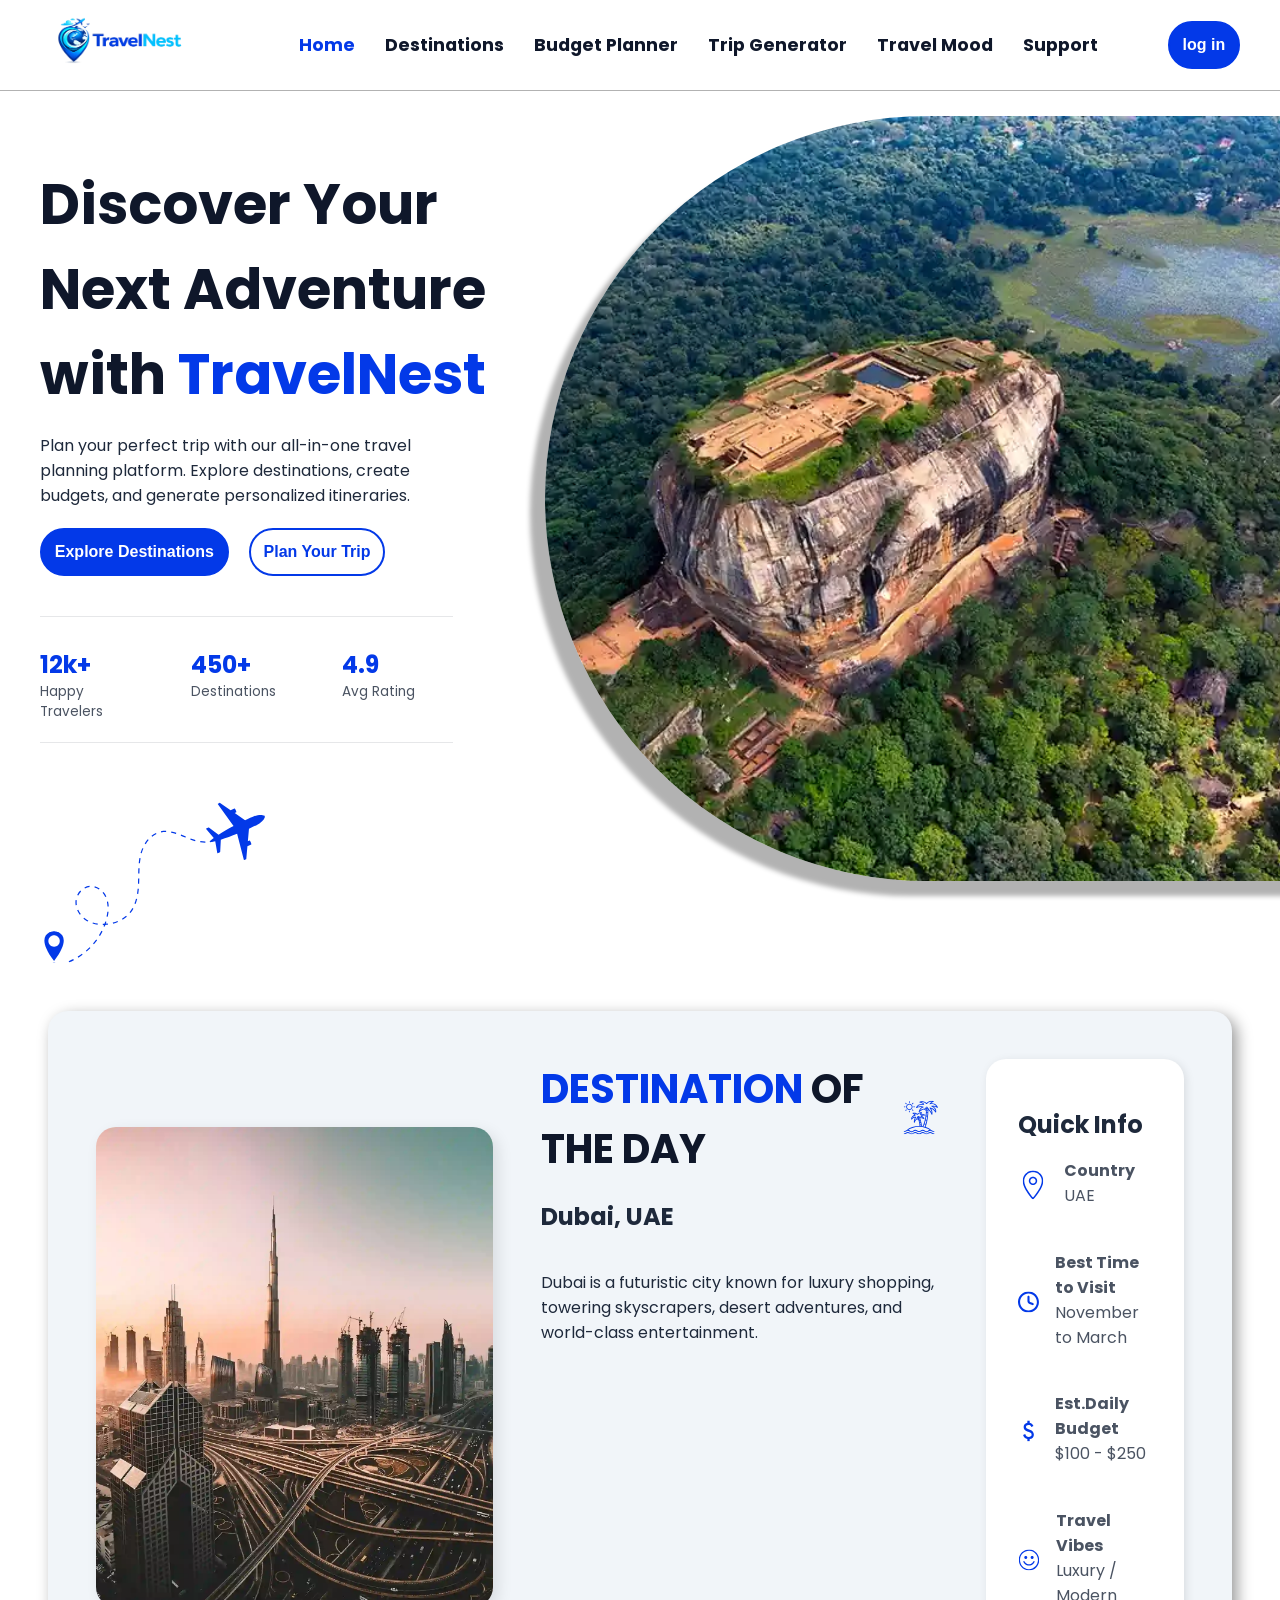
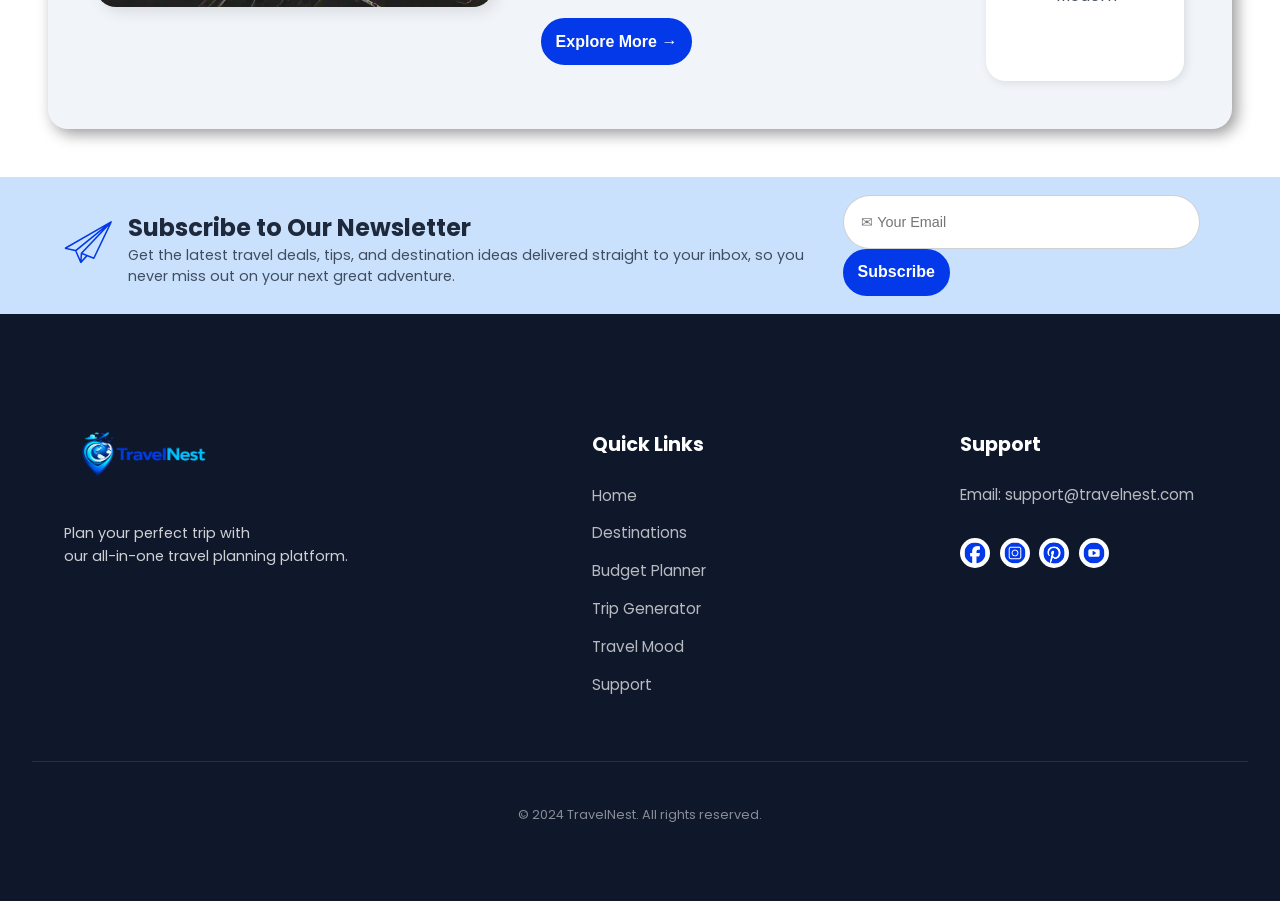
==== commit e7a365e2: "Make logo clickable and UI/UX fixes Wrap header/footer logo images with links to index across pages " ====
--- a/index.html
+++ b/index.html
@@ -7,6 +7,8 @@
     name="description"
     content="TravelNest helps you discover destinations, create budgets, generate itineraries, and plan unforgettable trips.">
     <title>TravelNest</title>
+    <link rel="preconnect" href="https://fonts.googleapis.com">
+    <link rel="preconnect" href="https://fonts.gstatic.com" crossorigin>
     <link href="https://fonts.googleapis.com/css2?family=Poppins&display=swap" rel="stylesheet">
     <link rel="stylesheet" href="style.css">
     <link rel="stylesheet" href="mobile.css">
@@ -17,7 +19,7 @@
     <header>
         <nav class="nav-bar">
             <div>
-                <img  class="logo" src="icon/travelNest-logo.png" alt="TravelNest Logo">
+                <a href="index.html"><img  class="logo" src="icon/travelNest-logo.png" alt="TravelNest Logo"></a>
             </div>
             <ul class="nav-links">
                 <li><a href="index.html">Home</a></li>
@@ -76,12 +78,12 @@
         <section class="daily-destination">
             <div class="destination-box">
                 <div class="destination-image">
-                    <img id="daily-destination-image" src="img/budget-top.png" alt="Best travel destination of the day">
+                    <img id="daily-destination-image" src="img/budget-top.png" alt="Best travel destination of the day" loading="lazy">
                 </div>
                 <div class="destination-card">
                     <div class="destination-title">
                         <h1 class="headings-h1">DESTINATION <span>OF THE DAY</span></h1>
-                        <img src="icon/daily-destination-title.svg" alt="daily-destination-title-icon">
+                        <img src="icon/daily-destination-title.svg" alt="daily-destination-title-icon" loading="lazy">
                     </div>
                     <h2 id="daily-destination-title">Loading...</h2>
                     <p id="daily-destination-description" >Mirissa is a small, beautiful beach town on the southern coast of Sri Lanka, known for its golden sandy beaches, turquoise waters, and relaxed tropical vibe. It’s a popular destination for whale watching, surfing, and enjoying stunning sunsets, while still keeping a laid-back atmosphere with beachside cafés and palm-lined shores.</p>
@@ -91,28 +93,28 @@
                 <div class="quick-info-tab">
                     <h2>Quick Info</h2>
                     <div class="quick-info-row">
-                        <img src="icon/quick-info/location-icon.svg" alt="location-icon">
+                        <img src="icon/quick-info/location-icon.svg" alt="location-icon" loading="lazy">
                         <div>
                             <p><strong>Country</strong></p>
                             <p id="dily-destination-country" >Sri Lanka</p>
                         </div>
                     </div>               
                     <div class="quick-info-row">
-                        <img src="icon/quick-info/time-icon.svg" alt="clock-icon">
+                        <img src="icon/quick-info/time-icon.svg" alt="clock-icon" loading="lazy">
                         <div>
                             <p><strong>Best Time to Visit</strong></p>
                             <p id="dily-destination-bestTime" >November to April</p>
                         </div>
                     </div>
                     <div class="quick-info-row">
-                        <img src="icon/quick-info/money-icon.svg" alt="dollar-icon">
+                        <img src="icon/quick-info/money-icon.svg" alt="dollar-icon" loading="lazy">
                         <div>
                             <p><strong>Est.Daily Budget</strong></p>
                             <p id="daily-destination-dailyBudget" >$100-$120</p>
                         </div>
                     </div>
                     <div class="quick-info-row">
-                        <img src="icon/quick-info/face-icon.svg" alt="face-icon">
+                        <img src="icon/quick-info/face-icon.svg" alt="face-icon" loading="lazy">
                         <div>
                             <p><strong>Travel Vibes</strong></p>
                             <p id="daily-destination-travelVibes" >Relaxed, Tropical</p>
@@ -148,7 +150,7 @@
     <footer class="footer">
         <div class="footer-container">
             <div class="footer-brand">
-                <img  class="logo" src="icon/travelNest-logo.png" alt="TravelNest Logo">
+                <a href="index.html"><img  class="logo" src="icon/travelNest-logo.png" alt="TravelNest Logo"></a>
                 <p>Plan your perfect trip with <br> our all-in-one travel planning platform.</p>
             </div>
             <div class="footer-links">
@@ -167,10 +169,10 @@
                 <p>Email: support@travelnest.com</p>
                 <div class="social-icons">
                     <ul>
-                        <li><a href="#"><img src="icon/social-media/fb-icon.svg" alt="Facebook"></a></li>
-                        <li><a href="#"><img src="icon/social-media/insta-icon.svg" alt="Instagram"></a></li>
-                        <li><a href="#"><img src="icon/social-media/printrest-icon.svg" alt="Pinterest"></a></li>
-                        <li><a href="#"><img src="icon/social-media/youtube-icon.svg" alt="YouTube"></a></li>
+                        <li><a href="#"><img src="icon/social-media/fb-icon.svg" alt="Facebook" loading="lazy"></a></li>
+                        <li><a href="#"><img src="icon/social-media/insta-icon.svg" alt="Instagram" loading="lazy"></a></li>
+                        <li><a href="#"><img src="icon/social-media/printrest-icon.svg" alt="Pinterest" loading="lazy"></a></li>
+                        <li><a href="#"><img src="icon/social-media/youtube-icon.svg" alt="YouTube" loading="lazy"></a></li>
                     </ul>
                 </div>
             </div>
@@ -179,7 +181,7 @@
             <p>&copy; 2024 TravelNest. All rights reserved.</p>
         </div>
     </footer>
-    <script src="js/destinations.js"></script>
-    <script src="js/script.js"></script>
+    <script src="js/destinations.js" defer></script>
+    <script src="js/script.js" defer></script>
 </body>
 </html>
--- a/style.css
+++ b/style.css
@@ -1134,16 +1134,10 @@
     color: #1f7a4d;
 }
 
-#tripTypeDisplay {
-    background: #dff5e8;
-}
-
-#budgetDisplay {
-    background: #ffad9d;
-}
-
+#tripTypeDisplay ,
+#budgetDisplay ,
 #durationDisplay {
-    background: #fef3c7;
+    background: rgb(221, 255, 221)yellow;
 }
 
 .trip-info-container {
@@ -1492,6 +1486,14 @@
     color: white;
 }
 
+#volume-icon{
+    background-color: transparent;
+}
+
+.wave5icon{
+    background-color: black;
+}
+
 .card-title h2 {
     margin-top: 0%;
 }
@@ -1791,6 +1793,7 @@
     grid-template-columns: repeat(3, 1fr);
     gap: 1.5rem;
     margin: 0rem 2rem 2rem 2rem;
+    
 }
 
 .contact-card,
@@ -1803,10 +1806,16 @@
 
 .contact-card{
     box-shadow: 0px 0px 15px rgba(0,0,0,0.2);
+    transition: transform 0.3s ease;
 }
 
 .contact-card h3 {
     margin-bottom: 0.8rem;
+}
+
+.contact-card:hover {
+    transform: scale(1.05);
+
 }
 
 .trip-wishlist-section{
@@ -1860,12 +1869,9 @@
     height: 640px;
 
     margin: 25px auto 60px;
-
-    --banner-img:url('images/beach.jpg');
-    background-image: var(--banner-img);
-
     background-size: cover;
     background-position: center;
+    background-color: black;
 
     overflow: hidden;
 
@@ -1936,4 +1942,34 @@
 }
 
 
-
+.page-banner::before{
+    content: "";
+    position: absolute;
+    inset: 0;
+
+    background:
+    linear-gradient(
+        to right,
+        rgba(0,0,0,0.35),
+        rgba(0,0,0,0.45),
+        rgba(0,0,0,0.55)
+    );
+
+    z-index: 1;
+}
+
+.travel-mood-banner-content {
+    background: rgba(0, 0, 0, 0.60);
+    backdrop-filter: blur(10px);
+    -webkit-backdrop-filter: blur(10px);
+
+    padding: 1rem 1.5rem;
+    border-radius: 16px;
+}
+
+.required{
+    color: red;
+    font-weight: 300;
+    margin-left: 1px;
+}
+
--- a/mobile.css
+++ b/mobile.css
@@ -385,7 +385,7 @@
 
     #searchInput{
         padding: 1.1rem 3rem 1.1rem 1.3rem;
-        width:120%;
+        width:100%;
         
     }
 
